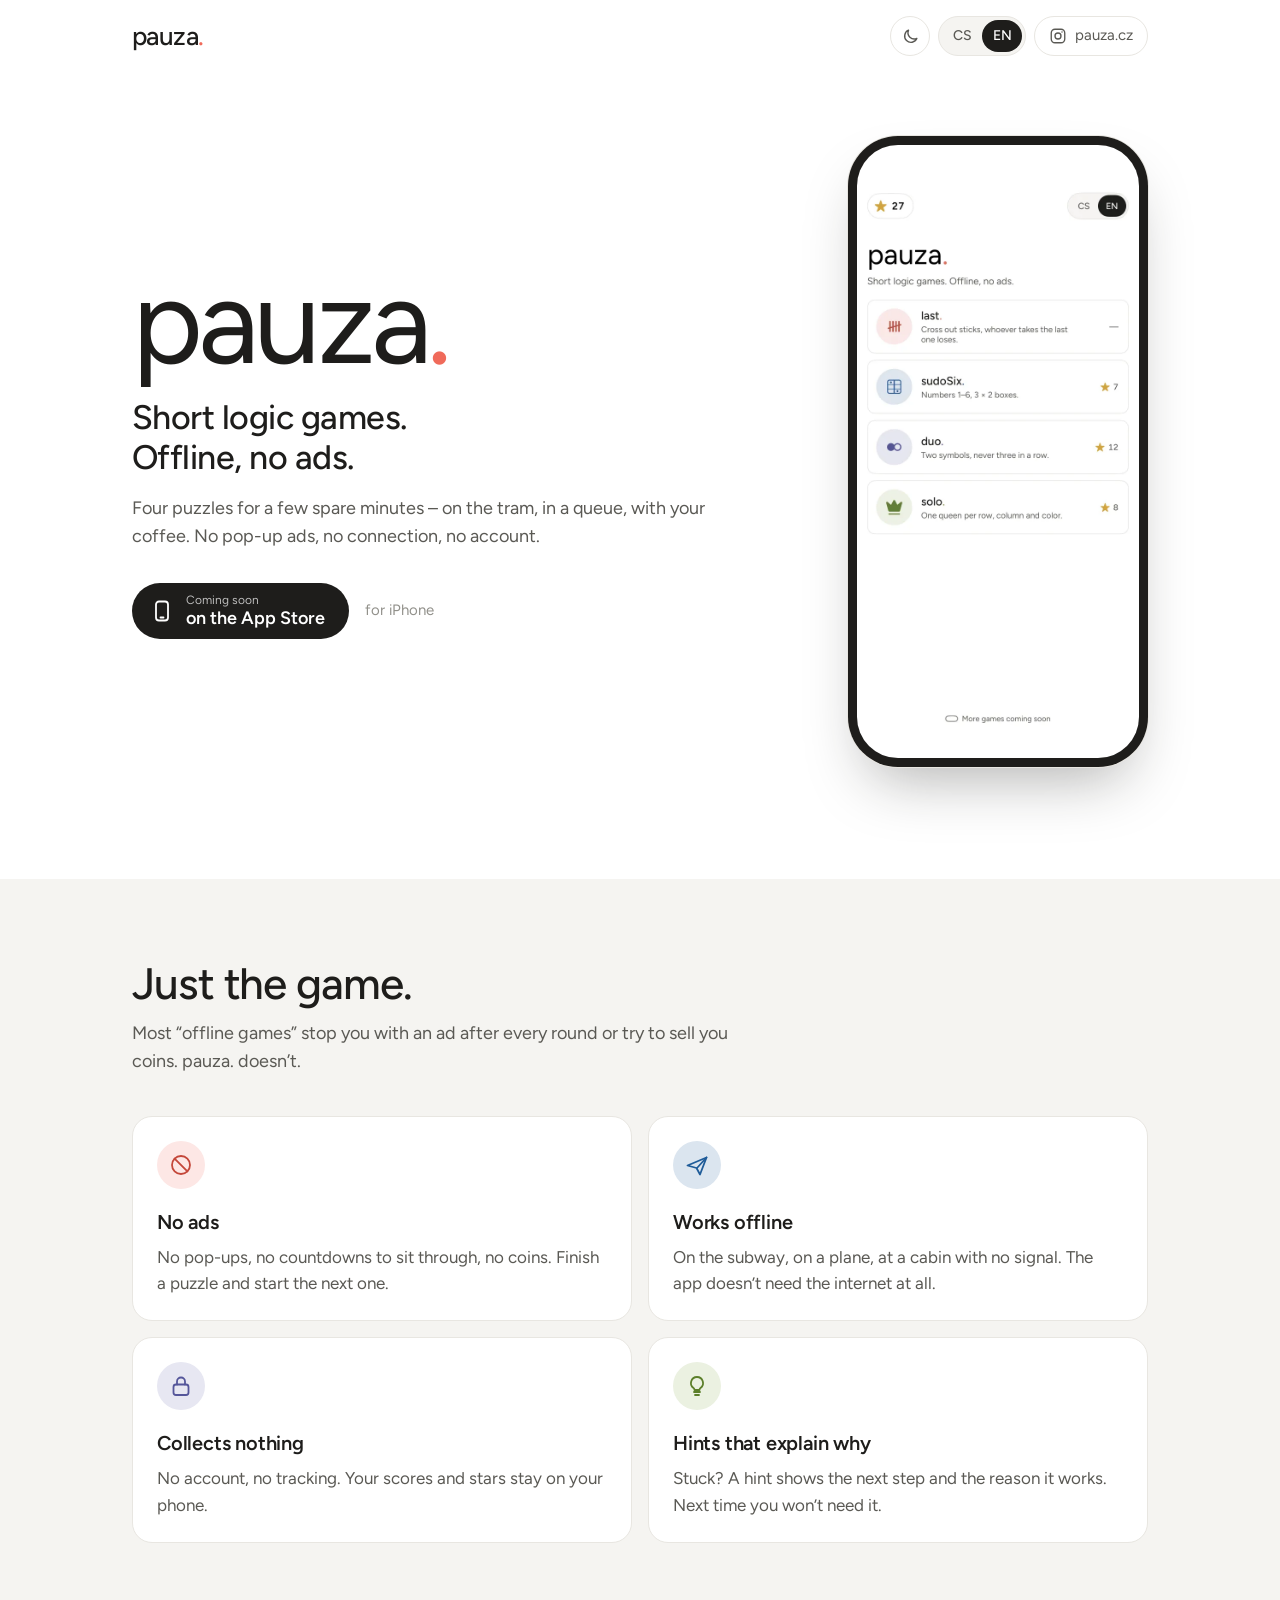
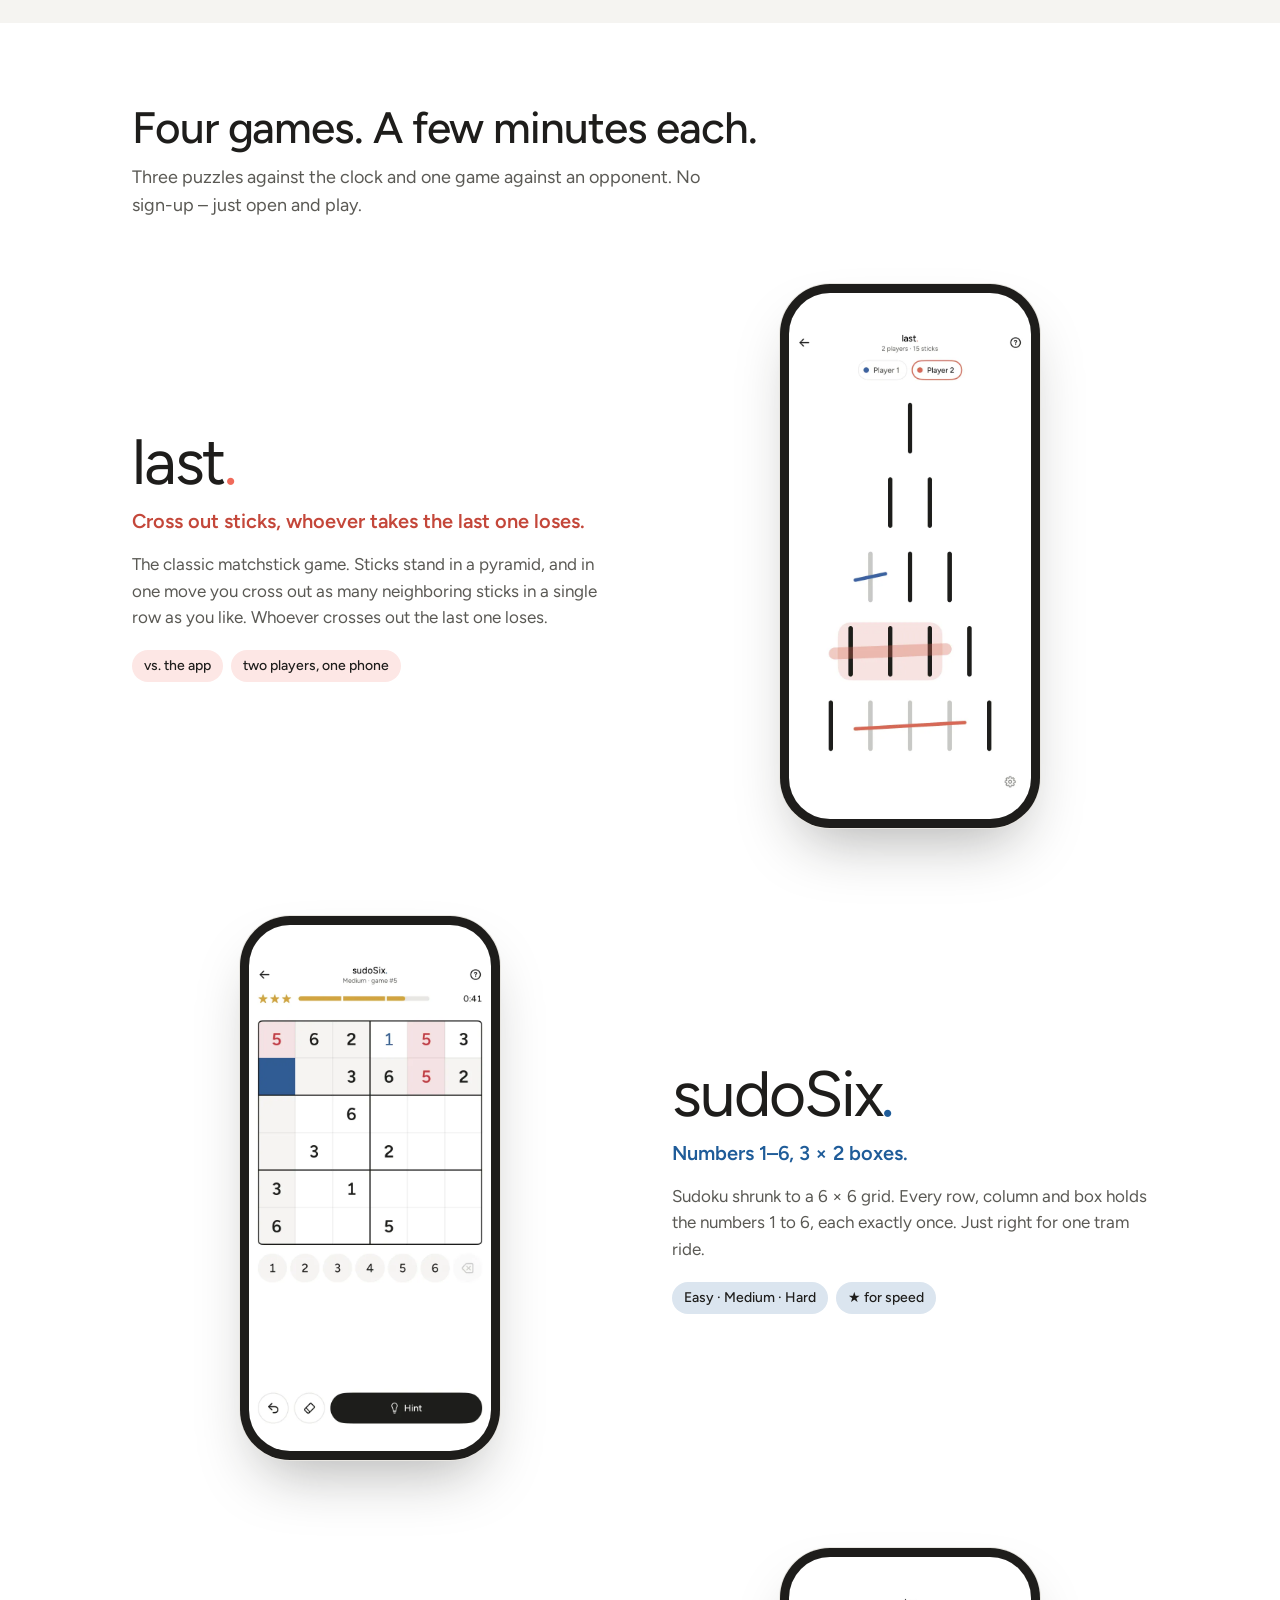
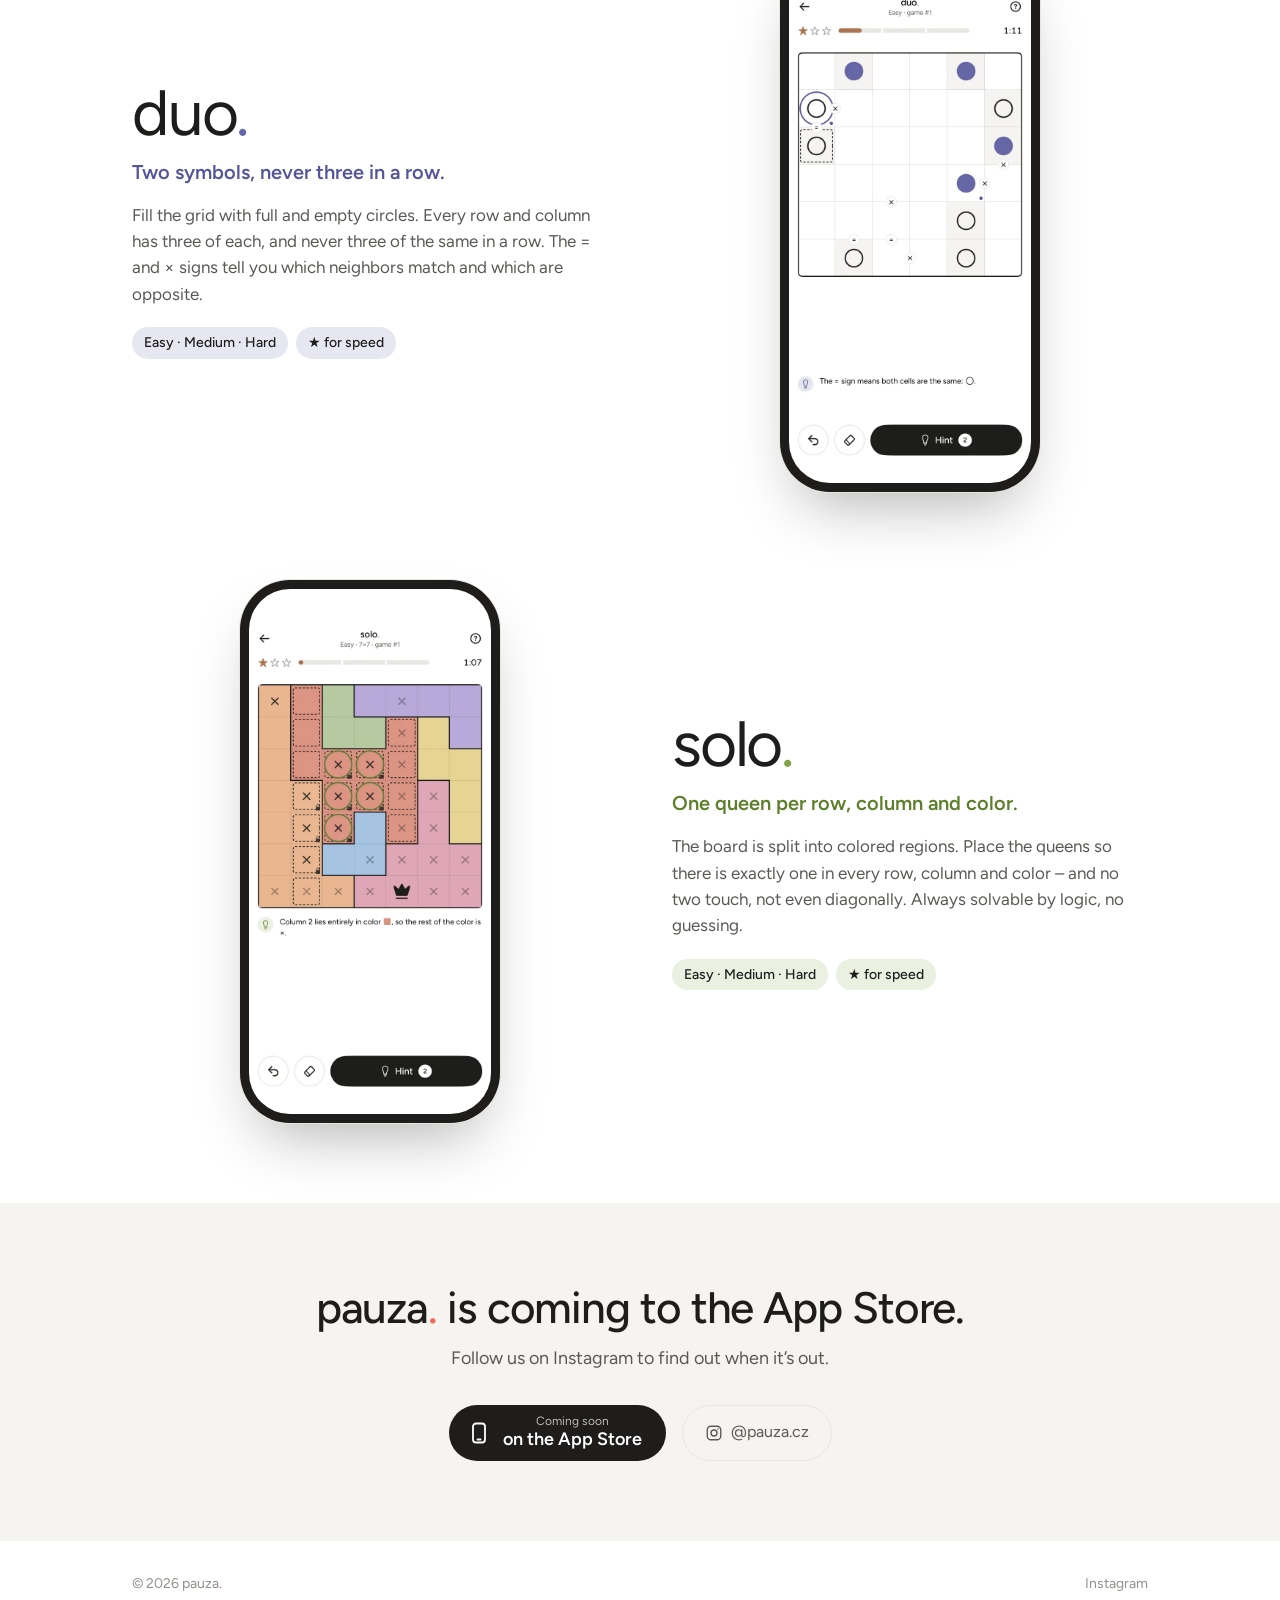
==== index.html @ debbf677 "Aktualizace webu (2026-10-19) Co-Authored-By: Claude Opus 5.5 <noreply@anthropic.com>" ====
<!doctype html>
<html lang="cs">
<head>
  <meta charset="utf-8">
  <meta name="viewport" content="width=device-width, initial-scale=1, viewport-fit=cover">
  <title data-en="pauza. – short logic games, offline and ad-free">pauza. – krátké logické hry offline a bez reklam</title>
  <!-- jazyk a režim ještě před vykreslením (bez probliknutí): uložená volba, jinak jazyk prohlížeče a systémový režim -->
  <script>
    (function () {
      var d = document.documentElement, theme = null, lang = null;
      try { theme = localStorage.getItem('pauza.theme'); lang = localStorage.getItem('pauza.lang'); } catch (e) {}
      if (theme === 'light' || theme === 'dark') d.setAttribute('data-theme', theme);
      if (lang !== 'cs' && lang !== 'en') {
        lang = 'en';
        var prefs = navigator.languages || [navigator.language || ''];
        for (var i = 0; i < prefs.length; i++) {
          if (/^(cs|sk)\b/i.test(prefs[i])) { lang = 'cs'; break; }
          if (/^en\b/i.test(prefs[i])) break;
        }
      }
      d.lang = lang;
    })();
  </script>
  <meta name="description" content="Čtyři krátké logické hry pro iPhone. Fungují offline, nemají reklamy a nic o tobě nesbírají. Brzy v App Storu.">
  <meta name="color-scheme" content="light dark">
  <meta name="theme-color" content="#ffffff" media="(prefers-color-scheme: light)" data-scheme="light">
  <meta name="theme-color" content="#121211" media="(prefers-color-scheme: dark)" data-scheme="dark">
  <link rel="canonical" href="https://pauzadot.cz/">
  <link rel="icon" type="image/png" href="img/favicon-64.png">
  <link rel="apple-touch-icon" href="apple-touch-icon.png">
  <link rel="preload" href="fonts/figtree-latin-wght-normal.woff2" as="font" type="font/woff2" crossorigin>
  <link rel="stylesheet" href="style.css">
  <script src="site.js" defer></script>

  <meta property="og:type" content="website">
  <meta property="og:url" content="https://pauzadot.cz/">
  <meta property="og:title" content="pauza. – krátké logické hry offline a bez reklam">
  <meta property="og:description" content="Čtyři krátké logické hry pro iPhone. Offline, bez reklam, nic nesbírají. Brzy v App Storu.">
  <meta property="og:image" content="https://pauzadot.cz/img/og.png">
  <meta property="og:image:width" content="1200">
  <meta property="og:image:height" content="630">
  <meta property="og:locale" content="cs_CZ">
  <meta property="og:locale:alternate" content="en_US">
  <meta name="twitter:card" content="summary_large_image">
</head>
<body>

<!-- Texty jsou v obou jazycích vedle sebe: lang="cs" / lang="en", zobrazí se jen ten podle <html lang>.
     Screeny: img/cs/… a img/en/…, tmavé varianty přes <source data-scheme="dark">; přepíná site.js. -->

<header class="wrap top">
  <a class="logo" href="./">pauza<span class="dot">.</span></a>
  <div class="controls">
    <button class="icon-btn theme" type="button">
      <svg class="moon" viewBox="0 0 24 24" fill="none" stroke="currentColor" stroke-width="1.8" stroke-linecap="round" stroke-linejoin="round" aria-hidden="true"><path d="M20 14.5A8 8 0 0 1 9.5 4a8 8 0 1 0 10.5 10.5z"/></svg>
      <svg class="sun" viewBox="0 0 24 24" fill="none" stroke="currentColor" stroke-width="1.8" stroke-linecap="round" aria-hidden="true"><circle cx="12" cy="12" r="4"/><path d="M12 2.5v2M12 19.5v2M2.5 12h2M19.5 12h2M5.3 5.3l1.4 1.4M17.3 17.3l1.4 1.4M5.3 18.7l1.4-1.4M17.3 6.7l1.4-1.4"/></svg>
      <span class="vh" lang="cs">Přepnout světlý a tmavý režim</span><span class="vh" lang="en">Switch light and dark mode</span>
    </button>
    <div class="seg" role="group" aria-label="Jazyk / Language">
      <button type="button" data-set-lang="cs">CS</button>
      <button type="button" data-set-lang="en">EN</button>
    </div>
    <a class="ig" href="https://www.instagram.com/pauza.cz/" rel="me noopener" target="_blank">
      <svg viewBox="0 0 24 24" fill="none" stroke="currentColor" stroke-width="1.8" aria-hidden="true"><rect x="3" y="3" width="18" height="18" rx="5"/><circle cx="12" cy="12" r="4"/><circle cx="17.3" cy="6.7" r="1" fill="currentColor" stroke="none"/></svg>
      <span class="label">pauza.cz</span><span class="vh">Instagram</span>
    </a>
  </div>
</header>

<main>
  <section class="wrap hero">
    <div>
      <h1>pauza<span class="dot">.</span></h1>
      <p class="claim" lang="cs">Krátké logické hry.<br>Offline a bez reklam.</p>
      <p class="claim" lang="en">Short logic games.<br>Offline, no ads.</p>
      <p class="lead" lang="cs">Čtyři hádanky na pár minut – do tramvaje, do fronty, ke kafi. Bez vyskakovacích reklam, bez připojení, bez účtu.</p>
      <p class="lead" lang="en">Four puzzles for a few spare minutes – on the tram, in a queue, with your coffee. No pop-up ads, no connection, no account.</p>
      <div class="cta">
        <a class="store" aria-disabled="true" role="link">
          <svg viewBox="0 0 24 24" fill="none" stroke="currentColor" stroke-width="1.8" stroke-linecap="round" aria-hidden="true"><rect x="6" y="2.5" width="12" height="19" rx="3"/><path d="M10.5 18.5h3"/></svg>
          <span lang="cs"><small>Již brzy</small><strong>v App Storu</strong></span>
          <span lang="en"><small>Coming soon</small><strong>on the App Store</strong></span>
        </a>
        <span class="soon"><span lang="cs">pro iPhone</span><span lang="en">for iPhone</span></span>
      </div>
    </div>
    <div class="phone">
      <picture>
        <source srcset="img/cs/menu-dark.webp" media="(prefers-color-scheme: dark)" data-scheme="dark">
        <img src="img/cs/menu-light.webp" width="660" height="1434"
          alt="Menu appky pauza. se čtyřmi hrami: last., sudoSix., duo. a solo."
          data-alt-en="The pauza. app menu with four games: last., sudoSix., duo. and solo.">
      </picture>
    </div>
  </section>

  <section class="section soft">
    <div class="wrap">
      <h2 lang="cs">Hra a nic jiného.</h2>
      <h2 lang="en">Just the game.</h2>
      <p class="sub" lang="cs">Většina „offline her“ tě po každém kole zdrží reklamou nebo prodává žetony. pauza. ne.</p>
      <p class="sub" lang="en">Most “offline games” stop you with an ad after every round or try to sell you coins. pauza. doesn’t.</p>
      <div class="why">
        <article class="game-carky">
          <div class="ico"><svg viewBox="0 0 24 24" fill="none" stroke="currentColor" stroke-width="1.8" stroke-linecap="round" aria-hidden="true"><circle cx="12" cy="12" r="9"/><path d="M5.6 5.6l12.8 12.8"/></svg></div>
          <h3 lang="cs">Bez reklam</h3>
          <h3 lang="en">No ads</h3>
          <p lang="cs">Žádná vyskakovací okna, žádné čekání na odpočet, žádné žetony. Dohraješ a hraješ dál.</p>
          <p lang="en">No pop-ups, no countdowns to sit through, no coins. Finish a puzzle and start the next one.</p>
        </article>
        <article class="game-sudoku">
          <div class="ico"><svg viewBox="0 0 24 24" fill="none" stroke="currentColor" stroke-width="1.8" stroke-linecap="round" stroke-linejoin="round" aria-hidden="true"><path d="M2.5 12.5l19-8-6.5 17-3.5-6.5z"/><path d="M12 15l9.5-10.5"/></svg></div>
          <h3 lang="cs">Funguje offline</h3>
          <h3 lang="en">Works offline</h3>
          <p lang="cs">V metru, v letadle i na chatě bez signálu. Appka internet vůbec nepotřebuje.</p>
          <p lang="en">On the subway, on a plane, at a cabin with no signal. The app doesn’t need the internet at all.</p>
        </article>
        <article class="game-tango">
          <div class="ico"><svg viewBox="0 0 24 24" fill="none" stroke="currentColor" stroke-width="1.8" stroke-linecap="round" aria-hidden="true"><rect x="4.5" y="10.5" width="15" height="10.5" rx="2.5"/><path d="M8 10.5V7.5a4 4 0 0 1 8 0v3"/></svg></div>
          <h3 lang="cs">Nic o tobě nesbírá</h3>
          <h3 lang="en">Collects nothing</h3>
          <p lang="cs">Žádný účet, žádné sledování. Skóre i hvězdičky zůstávají jen v tvém telefonu.</p>
          <p lang="en">No account, no tracking. Your scores and stars stay on your phone.</p>
        </article>
        <article class="game-queens">
          <div class="ico"><svg viewBox="0 0 24 24" fill="none" stroke="currentColor" stroke-width="1.8" stroke-linecap="round" stroke-linejoin="round" aria-hidden="true"><path d="M9 18h6M10 21h4"/><path d="M12 3a6 6 0 0 0-3.5 10.9c.6.5 1 1.2 1 2.1h5c0-.9.4-1.6 1-2.1A6 6 0 0 0 12 3z"/></svg></div>
          <h3 lang="cs">Nápověda, která vysvětlí proč</h3>
          <h3 lang="en">Hints that explain why</h3>
          <p lang="cs">Když se zasekneš, ukáže další krok i důvod, proč platí. Příště na to přijdeš bez ní.</p>
          <p lang="en">Stuck? A hint shows the next step and the reason it works. Next time you won’t need it.</p>
        </article>
      </div>
    </div>
  </section>

  <section class="section">
    <div class="wrap">
      <h2 lang="cs">Čtyři hry. Každá na pár minut.</h2>
      <h2 lang="en">Four games. A few minutes each.</h2>
      <p class="sub" lang="cs">Tři hádanky na čas a jedna hra proti soupeři. Bez registrace, rovnou po spuštění.</p>
      <p class="sub" lang="en">Three puzzles against the clock and one game against an opponent. No sign-up – just open and play.</p>

      <div class="games">
        <article class="game game-carky">
          <div>
            <h3>last<span class="dot">.</span></h3>
            <p class="tag" lang="cs">Škrtej čárky, poslední prohrává.</p>
            <p class="tag" lang="en">Cross out sticks, whoever takes the last one loses.</p>
            <p class="text" lang="cs">Stará známá hra se zápalkami. Čárky stojí v pyramidě a jedním tahem přeškrtneš libovolný počet čárek vedle sebe v jednom řádku. Kdo škrtne poslední, prohrál.</p>
            <p class="text" lang="en">The classic matchstick game. Sticks stand in a pyramid, and in one move you cross out as many neighboring sticks in a single row as you like. Whoever crosses out the last one loses.</p>
            <ul class="chips" lang="cs"><li>proti appce</li><li>ve dvou na jednom telefonu</li></ul>
            <ul class="chips" lang="en"><li>vs. the app</li><li>two players, one phone</li></ul>
          </div>
          <div class="phone small">
            <picture>
              <source srcset="img/cs/last-dark.webp" media="(prefers-color-scheme: dark)" data-scheme="dark">
              <img src="img/cs/last-light.webp" width="660" height="1434" loading="lazy"
                alt="Hra last.: pyramida čárek, část už přeškrtnutá"
                data-alt-en="last.: a pyramid of sticks, some already crossed out">
            </picture>
          </div>
        </article>

        <article class="game game-sudoku">
          <div>
            <h3>sudoSix<span class="dot">.</span></h3>
            <p class="tag" lang="cs">Čísla 1–6, bloky 3 × 2.</p>
            <p class="tag" lang="en">Numbers 1–6, 3 × 2 boxes.</p>
            <p class="text" lang="cs">Sudoku zmenšené na mřížku 6 × 6. Do každého řádku, sloupce i bloku patří čísla 1 až 6, každé jednou. Akorát na jednu cestu tramvají.</p>
            <p class="text" lang="en">Sudoku shrunk to a 6 × 6 grid. Every row, column and box holds the numbers 1 to 6, each exactly once. Just right for one tram ride.</p>
            <ul class="chips" lang="cs"><li>Easy · Medium · Hard</li><li>★ za rychlost</li></ul>
            <ul class="chips" lang="en"><li>Easy · Medium · Hard</li><li>★ for speed</li></ul>
          </div>
          <div class="phone small">
            <picture>
              <source srcset="img/cs/sudosix-dark.webp" media="(prefers-color-scheme: dark)" data-scheme="dark">
              <img src="img/cs/sudosix-light.webp" width="660" height="1434" loading="lazy"
                alt="Hra sudoSix.: rozehraná mřížka 6 × 6 s číselnou klávesnicí"
                data-alt-en="sudoSix.: a 6 × 6 grid in progress with the number pad">
            </picture>
          </div>
        </article>

        <article class="game game-tango">
          <div>
            <h3>duo<span class="dot">.</span></h3>
            <p class="tag" lang="cs">Dva symboly, žádné tři za sebou.</p>
            <p class="tag" lang="en">Two symbols, never three in a row.</p>
            <p class="text" lang="cs">Vyplň mřížku plnými a prázdnými kolečky. V každém řádku i sloupci jsou tři od každého a nikde tři stejné za sebou. Značky = a × prozradí, která sousední políčka jsou stejná a která opačná.</p>
            <p class="text" lang="en">Fill the grid with full and empty circles. Every row and column has three of each, and never three of the same in a row. The = and × signs tell you which neighbors match and which are opposite.</p>
            <ul class="chips" lang="cs"><li>Easy · Medium · Hard</li><li>★ za rychlost</li></ul>
            <ul class="chips" lang="en"><li>Easy · Medium · Hard</li><li>★ for speed</li></ul>
          </div>
          <div class="phone small">
            <picture>
              <source srcset="img/cs/duo-dark.webp" media="(prefers-color-scheme: dark)" data-scheme="dark">
              <img src="img/cs/duo-light.webp" width="660" height="1434" loading="lazy"
                alt="Hra duo.: mřížka s plnými a prázdnými kolečky a značkami = a ×"
                data-alt-en="duo.: a grid of full and empty circles with = and × signs">
            </picture>
          </div>
        </article>

        <article class="game game-queens">
          <div>
            <h3>solo<span class="dot">.</span></h3>
            <p class="tag" lang="cs">Jedna královna v řádku, sloupci a barvě.</p>
            <p class="tag" lang="en">One queen per row, column and color.</p>
            <p class="text" lang="cs">Plocha je rozdělená na barevné oblasti. Rozmísti královny tak, aby byla právě jedna v každém řádku, sloupci i barvě – a žádné dvě se nedotýkaly, ani rohem. Vždy se to dá vyřešit logikou, bez hádání.</p>
            <p class="text" lang="en">The board is split into colored regions. Place the queens so there is exactly one in every row, column and color – and no two touch, not even diagonally. Always solvable by logic, no guessing.</p>
            <ul class="chips" lang="cs"><li>Easy · Medium · Hard</li><li>★ za rychlost</li></ul>
            <ul class="chips" lang="en"><li>Easy · Medium · Hard</li><li>★ for speed</li></ul>
          </div>
          <div class="phone small">
            <picture>
              <source srcset="img/cs/solo-dark.webp" media="(prefers-color-scheme: dark)" data-scheme="dark">
              <img src="img/cs/solo-light.webp" width="660" height="1434" loading="lazy"
                alt="Hra solo.: barevné oblasti, královna a nápověda vysvětlující další krok"
                data-alt-en="solo.: colored regions, a queen and a hint explaining the next step">
            </picture>
          </div>
        </article>
      </div>
    </div>
  </section>

  <section class="section soft end">
    <div class="wrap">
      <h2 lang="cs">pauza<span class="dot">.</span> míří do App Storu.</h2>
      <h2 lang="en">pauza<span class="dot">.</span> is coming to the App Store.</h2>
      <p class="sub" lang="cs">Sleduj nás na Instagramu a dozvíš se, až vyjde.</p>
      <p class="sub" lang="en">Follow us on Instagram to find out when it’s out.</p>
      <div class="cta">
        <a class="store" aria-disabled="true" role="link">
          <svg viewBox="0 0 24 24" fill="none" stroke="currentColor" stroke-width="1.8" stroke-linecap="round" aria-hidden="true"><rect x="6" y="2.5" width="12" height="19" rx="3"/><path d="M10.5 18.5h3"/></svg>
          <span lang="cs"><small>Již brzy</small><strong>v App Storu</strong></span>
          <span lang="en"><small>Coming soon</small><strong>on the App Store</strong></span>
        </a>
        <a class="ig" href="https://www.instagram.com/pauza.cz/" rel="me noopener" target="_blank">
          <svg viewBox="0 0 24 24" fill="none" stroke="currentColor" stroke-width="1.8" aria-hidden="true"><rect x="3" y="3" width="18" height="18" rx="5"/><circle cx="12" cy="12" r="4"/><circle cx="17.3" cy="6.7" r="1" fill="currentColor" stroke="none"/></svg>
          @pauza.cz
        </a>
      </div>
    </div>
  </section>
</main>

<footer class="wrap foot">
  <span>© 2026 pauza<span class="dot">.</span></span>
  <a href="https://www.instagram.com/pauza.cz/" rel="noopener" target="_blank">Instagram</a>
</footer>

</body>
</html>
---- style.css ----
/* Web pauzadot.cz – statická stránka bez sestavování (GitHub Pages).
   Barvy a rozměry z design/tokens.json přes `npm run tokens`, stejně jako appka. */

@font-face {
  font-family: 'Figtree';
  font-style: normal;
  font-display: swap;
  font-weight: 300 900;
  src: url('fonts/figtree-latin-ext-wght-normal.woff2') format('woff2-variations');
  unicode-range: U+0100-02BA, U+02BD-02C5, U+02C7-02CC, U+02CE-02D7, U+02DD-02FF, U+0304, U+0308, U+0329,
    U+1D00-1DBF, U+1E00-1E9F, U+1EF2-1EFF, U+2020, U+20A0-20AB, U+20AD-20C0, U+2113, U+2C60-2C7F, U+A720-A7FF;
}
@font-face {
  font-family: 'Figtree';
  font-style: normal;
  font-display: swap;
  font-weight: 300 900;
  src: url('fonts/figtree-latin-wght-normal.woff2') format('woff2-variations');
  unicode-range: U+0000-00FF, U+0131, U+0152-0153, U+02BB-02BC, U+02C6, U+02DA, U+02DC, U+0304, U+0308, U+0329,
    U+2000-206F, U+20AC, U+2122, U+2191, U+2193, U+2212, U+2215, U+FEFF, U+FFFD;
}

/* tokens:begin – generuje `npm run tokens` z design/tokens.json, neupravovat ručně */
:root {
  --bg: #ffffff;
  --bg-soft: #f5f4f1;
  --bg-card: #ffffff;
  --fg: #1e1d1b;
  --fg-muted: #5a5954;
  --fg-subtle: #92918b;
  --border: #e8e6e1;
  --border-strong: var(--fg);
  --edge: #1e1d1b; /* obrys hrací plochy a hranice oblastí */
  --hair: rgba(30, 29, 27, 0.12); /* jemné čáry uvnitř plochy */
  --scrim: rgba(20, 20, 18, 0.42);

  --player-1: #2f64a8;
  --player-2: #e8604c;
  --bad: #d62839;
  --star-gold: #d9a21b;
  --star-silver: #8f959e;
  --star-bronze: #b4714a;

  /* barvy her (accent = plocha/ikona, ink = text a čáry v barvě hry) */
  --game-carky: #f06a5a;
  --game-carky-ink: #c4473a;
  --game-sudoku: #1f5c99;
  --game-sudoku-ink: #1f5c99;
  --game-tango: #6667ab;
  --game-tango-ink: #55569a;
  --game-queens: #7fa544;
  --game-queens-ink: #5c7f2a;

  /* paleta oblastí Queens – světlá tlumená, tmavá hluboká (ve tmě nesvítí) */
  --q0: #f2b48a;
  --q1: #e9a3b8;
  --q2: #e8d38a;
  --q3: #afcb9c;
  --q4: #9ec4e6;
  --q5: #bba8dc;
  --q6: #e8907f;
  --q7: #8acdc0;
  --q8: #d6c3a5;
  --q9: #b7becb;
  --q-ink: #1e1d1b;

  --r-sm: 8px;
  --r-md: 12px;
  --r-capsule: 999px;
  --dur-fast: 120ms;
  --dur-base: 200ms;
}

@media (prefers-color-scheme: dark) {
  :root:not([data-theme='light']) {
    --bg: #121211;
    --bg-soft: #1b1b19;
    --bg-card: #222220;
    --fg: #f5f4f0;
    --fg-muted: #b5b3ac;
    --fg-subtle: #75736d;
    --border: #2d2c29;
    --edge: rgba(255, 255, 255, 0.88);
    --hair: rgba(255, 255, 255, 0.1);
    --scrim: rgba(0, 0, 0, 0.62);

    --player-1: #7ea6de;
    --player-2: #ff8c7e;
    --bad: #ff5a6a;
    --star-gold: #f2be4a;
    --star-silver: #b7bcc5;
    --star-bronze: #d6936a;

    --game-carky: #ff8c7e;
    --game-carky-ink: #ff8c7e;
    --game-sudoku: #6fa3db;
    --game-sudoku-ink: #8db7e6;
    --game-tango: #a3a4e3;
    --game-tango-ink: #a3a4e3;
    --game-queens: #a6cc6a;
    --game-queens-ink: #a6cc6a;

    --q0: #7c4a2d;
    --q1: #73394f;
    --q2: #6e5b1f;
    --q3: #3f5c35;
    --q4: #2c4d6e;
    --q5: #4d3f72;
    --q6: #7d3a33;
    --q7: #22574f;
    --q8: #5c4f3d;
    --q9: #454c5b;
    --q-ink: #ffffff;
  }
}

:root[data-theme='dark'] {
  --bg: #121211;
  --bg-soft: #1b1b19;
  --bg-card: #222220;
  --fg: #f5f4f0;
  --fg-muted: #b5b3ac;
  --fg-subtle: #75736d;
  --border: #2d2c29;
  --edge: rgba(255, 255, 255, 0.88);
  --hair: rgba(255, 255, 255, 0.1);
  --scrim: rgba(0, 0, 0, 0.62);

  --player-1: #7ea6de;
  --player-2: #ff8c7e;
  --bad: #ff5a6a;
  --star-gold: #f2be4a;
  --star-silver: #b7bcc5;
  --star-bronze: #d6936a;

  --game-carky: #ff8c7e;
  --game-carky-ink: #ff8c7e;
  --game-sudoku: #6fa3db;
  --game-sudoku-ink: #8db7e6;
  --game-tango: #a3a4e3;
  --game-tango-ink: #a3a4e3;
  --game-queens: #a6cc6a;
  --game-queens-ink: #a6cc6a;

  --q0: #7c4a2d;
  --q1: #73394f;
  --q2: #6e5b1f;
  --q3: #3f5c35;
  --q4: #2c4d6e;
  --q5: #4d3f72;
  --q6: #7d3a33;
  --q7: #22574f;
  --q8: #5c4f3d;
  --q9: #454c5b;
  --q-ink: #ffffff;
}
/* tokens:end */

/* režim: podle systému, ruční volba přes data-theme na <html> (site.js) */
:root {
  color-scheme: light;
  --frame: #1e1d1b; /* rám telefonu kolem screenu */
  --frame-shadow: 0 0 0 1px var(--border), 0 30px 60px -20px rgba(30, 29, 27, 0.35);
}
@media (prefers-color-scheme: dark) {
  :root:not([data-theme='light']) {
    color-scheme: dark;
    --frame: #2d2c29;
    --frame-shadow: 0 30px 60px -20px rgba(0, 0, 0, 0.7);
  }
}
:root[data-theme='dark'] {
  color-scheme: dark;
  --frame: #2d2c29;
  --frame-shadow: 0 30px 60px -20px rgba(0, 0, 0, 0.7);
}

/* jazyk: texty jsou v obou jazycích, zobrazí se ten podle <html lang> */
html[lang='cs'] [lang='en'],
html[lang='en'] [lang='cs'] {
  display: none !important;
}

/* barva hry přes třídu, stejně jako v appce */
.game-carky { --accent: var(--game-carky); --accent-ink: var(--game-carky-ink); }
.game-sudoku { --accent: var(--game-sudoku); --accent-ink: var(--game-sudoku-ink); }
.game-tango { --accent: var(--game-tango); --accent-ink: var(--game-tango-ink); }
.game-queens { --accent: var(--game-queens); --accent-ink: var(--game-queens-ink); }

* { box-sizing: border-box; }

html {
  -webkit-text-size-adjust: 100%;
  scroll-behavior: smooth;
}

body {
  margin: 0;
  background: var(--bg);
  color: var(--fg);
  font: 400 17px/1.55 'Figtree', system-ui, sans-serif;
  -webkit-font-smoothing: antialiased;
}

h1, h2, h3, p { margin: 0; }

a { color: inherit; }

img { display: block; max-width: 100%; height: auto; }

.wrap {
  width: 100%;
  max-width: 1080px;
  margin: 0 auto;
  padding: 0 16px;
}
@media (min-width: 640px) {
  .wrap { padding: 0 32px; }
}

/* tečka značky: „pauza.“, „last.“ … */
.dot { color: var(--accent, var(--game-carky)); }

/* ---------- lišta ---------- */
.top {
  display: flex;
  align-items: center;
  justify-content: space-between;
  height: 72px;
}
.logo {
  font-size: 26px;
  font-weight: 500;
  letter-spacing: -0.02em;
  text-decoration: none;
}
.ig {
  display: inline-flex;
  align-items: center;
  gap: 8px;
  height: 40px;
  padding: 0 14px;
  border: 1px solid var(--border);
  border-radius: var(--r-capsule);
  color: var(--fg-muted);
  font-size: 15px;
  text-decoration: none;
  transition: border-color var(--dur-base), color var(--dur-base);
}
.ig:hover { border-color: var(--fg); color: var(--fg); }
.ig svg { width: 18px; height: 18px; }

.controls {
  display: flex;
  align-items: center;
  gap: 8px;
}
/* v liště jen ikona Instagramu, text od tabletu výš */
.top .ig { width: 40px; padding: 0; justify-content: center; }
.top .ig .label { display: none; }
@media (min-width: 640px) {
  .top .ig { width: auto; padding: 0 14px; }
  .top .ig .label { display: inline; }
}

.vh {
  position: absolute;
  width: 1px;
  height: 1px;
  overflow: hidden;
  clip-path: inset(50%);
  white-space: nowrap;
}

button {
  font: inherit;
  color: inherit;
  cursor: pointer;
}

.icon-btn {
  display: grid;
  place-items: center;
  width: 40px;
  height: 40px;
  padding: 0;
  border: 1px solid var(--border);
  border-radius: 50%;
  background: none;
  color: var(--fg-muted);
  transition: border-color var(--dur-base), color var(--dur-base);
}
.icon-btn:hover { border-color: var(--fg); color: var(--fg); }
.icon-btn svg { width: 19px; height: 19px; }

/* ikona ukazuje, kam se přepne: ve světlém měsíc, v tmavém slunce */
.theme .sun { display: none; }
:root[data-theme='dark'] .theme .sun { display: block; }
:root[data-theme='dark'] .theme .moon { display: none; }
@media (prefers-color-scheme: dark) {
  :root:not([data-theme='light']) .theme .sun { display: block; }
  :root:not([data-theme='light']) .theme .moon { display: none; }
}

/* přepínač jazyka – jako v menu appky */
.seg {
  display: flex;
  height: 40px;
  padding: 3px;
  border: 1px solid var(--border);
  border-radius: var(--r-capsule);
  background: var(--bg-soft);
}
.seg button {
  min-width: 40px;
  padding: 0 10px;
  border: 0;
  border-radius: var(--r-capsule);
  background: none;
  color: var(--fg-muted);
  font-size: 14px;
  font-weight: 500;
  transition: background var(--dur-fast), color var(--dur-fast);
}
html[lang='cs'] .seg [data-set-lang='cs'],
html[lang='en'] .seg [data-set-lang='en'] {
  background: var(--fg);
  color: var(--bg);
}

:focus-visible {
  outline: 2px solid var(--fg);
  outline-offset: 2px;
}

/* ---------- úvod ---------- */
.hero {
  display: grid;
  gap: 48px;
  align-items: center;
  padding-block: 40px 72px;
}
@media (min-width: 860px) {
  .hero {
    grid-template-columns: 1fr auto;
    gap: 64px;
    padding-block: 64px 112px;
  }
}
.hero h1 {
  font-size: clamp(64px, 17vw, 120px);
  font-weight: 400;
  line-height: 0.95;
  letter-spacing: -0.04em;
}
.hero .claim {
  margin-top: 20px;
  font-size: clamp(24px, 5.6vw, 34px);
  font-weight: 500;
  line-height: 1.2;
  letter-spacing: -0.015em;
}
.hero .lead {
  max-width: 34em;
  margin-top: 16px;
  color: var(--fg-muted);
  font-size: 18px;
}
.cta {
  display: flex;
  flex-wrap: wrap;
  align-items: center;
  gap: 12px 16px;
  margin-top: 32px;
}

/* tlačítko obchodu – zatím „brzy“; po vydání nahradit oficiálním odznakem App Store */
.store {
  display: inline-flex;
  align-items: center;
  gap: 12px;
  min-height: 56px;
  padding: 8px 24px 8px 18px;
  border-radius: var(--r-capsule);
  background: var(--fg);
  color: var(--bg);
  text-decoration: none;
  line-height: 1.15;
}
.store[aria-disabled='true'] { cursor: default; }
.store svg { width: 24px; height: 24px; flex: none; }
.store small {
  display: block;
  font-size: 12px;
  opacity: 0.7;
}
.store strong {
  display: block;
  font-size: 18px;
  font-weight: 600;
}
.soon {
  color: var(--fg-subtle);
  font-size: 15px;
}

/* ---------- telefon se screenem ---------- */
.phone {
  width: min(300px, 74vw);
  margin: 0 auto;
  padding: 9px;
  border-radius: 50px;
  background: var(--frame);
  box-shadow: var(--frame-shadow);
}
.phone img {
  width: 100%;
  border-radius: 41px;
  background: var(--bg);
}
.phone.small { width: min(260px, 66vw); }

/* ---------- proč ---------- */
.section { padding: 80px 0; }
.section.soft { background: var(--bg-soft); }
.section h2 {
  max-width: 18em;
  font-size: clamp(30px, 6.4vw, 44px);
  font-weight: 500;
  line-height: 1.12;
  letter-spacing: -0.025em;
}
.section .sub {
  max-width: 34em;
  margin-top: 12px;
  color: var(--fg-muted);
  font-size: 18px;
}

.why {
  display: grid;
  gap: 16px;
  margin-top: 40px;
}
@media (min-width: 640px) {
  .why { grid-template-columns: 1fr 1fr; }
}
.why article {
  padding: 24px;
  border: 1px solid var(--border);
  border-radius: 20px;
  background: var(--bg-card);
}
.why .ico {
  display: grid;
  place-items: center;
  width: 48px;
  height: 48px;
  margin-bottom: 18px;
  border-radius: 50%;
  background: color-mix(in srgb, var(--accent) 16%, var(--bg));
  color: var(--accent-ink);
}
.why .ico svg { width: 24px; height: 24px; }
.why h3 {
  font-size: 20px;
  font-weight: 600;
  letter-spacing: -0.01em;
}
.why p {
  margin-top: 6px;
  color: var(--fg-muted);
}

/* ---------- hry ---------- */
.games {
  display: grid;
  gap: 88px;
  margin-top: 64px;
}
.game {
  display: grid;
  gap: 36px;
  align-items: center;
}
@media (min-width: 860px) {
  .game {
    grid-template-columns: 1fr 1fr;
    gap: 64px;
  }
  .game:nth-child(even) .phone { order: -1; }
}
.game h3 {
  font-size: clamp(44px, 11vw, 64px);
  font-weight: 400;
  line-height: 1;
  letter-spacing: -0.035em;
}
.game .tag {
  margin-top: 12px;
  color: var(--accent-ink);
  font-size: 20px;
  font-weight: 600;
}
.game p.text {
  max-width: 30em;
  margin-top: 14px;
  color: var(--fg-muted);
}
.chips {
  display: flex;
  flex-wrap: wrap;
  gap: 8px;
  margin: 20px 0 0;
  padding: 0;
  list-style: none;
}
.chips li {
  padding: 5px 12px;
  border-radius: var(--r-capsule);
  background: color-mix(in srgb, var(--accent) 16%, var(--bg));
  font-size: 14px;
  font-weight: 500;
}

/* ---------- závěr ---------- */
.end { text-align: center; }
.end h2 { margin: 0 auto; }
.end .sub { margin: 12px auto 0; }
.end .cta { justify-content: center; }
.end .ig { height: 56px; padding: 0 22px; font-size: 16px; }

.foot {
  display: flex;
  flex-wrap: wrap;
  justify-content: space-between;
  gap: 8px 24px;
  padding-block: 32px 48px;
  color: var(--fg-subtle);
  font-size: 14px;
}
.foot a { text-decoration: none; }
.foot a:hover { color: var(--fg); }

@media (prefers-reduced-motion: reduce) {
  html { scroll-behavior: auto; }
}
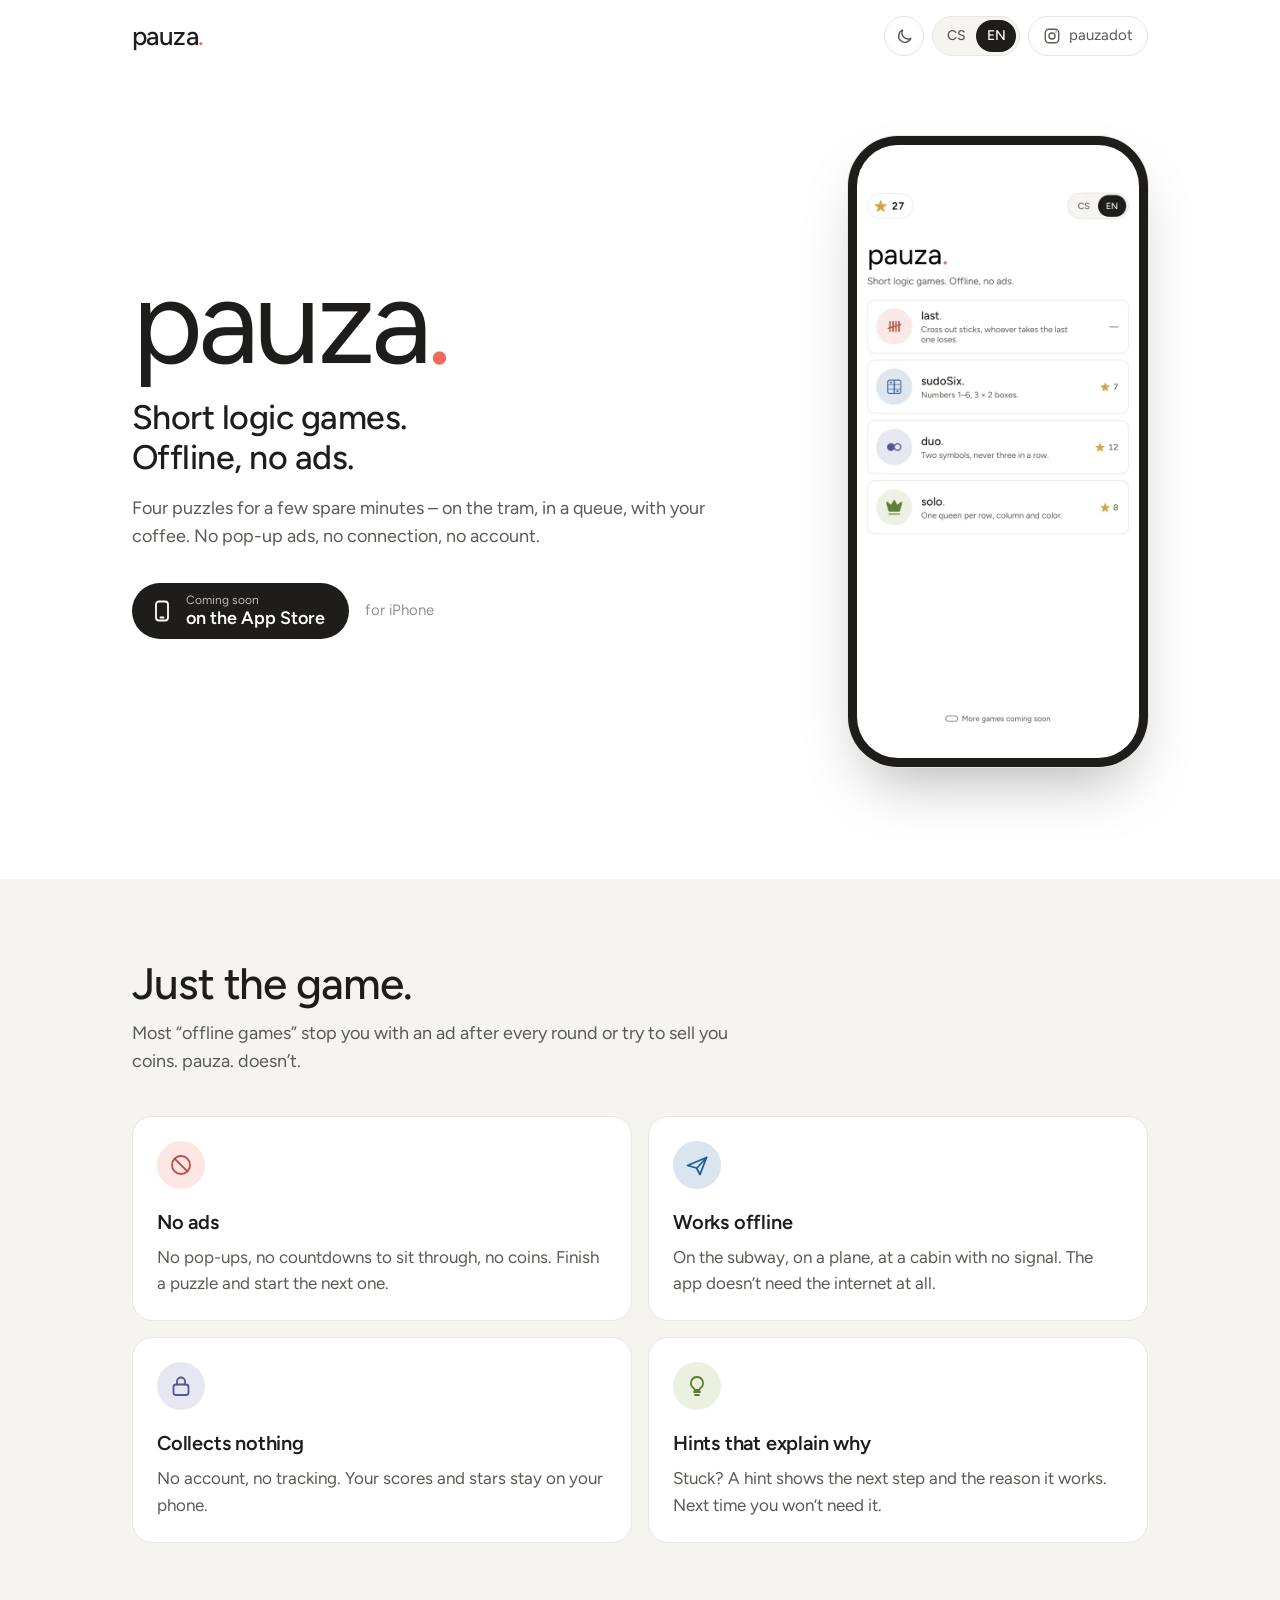
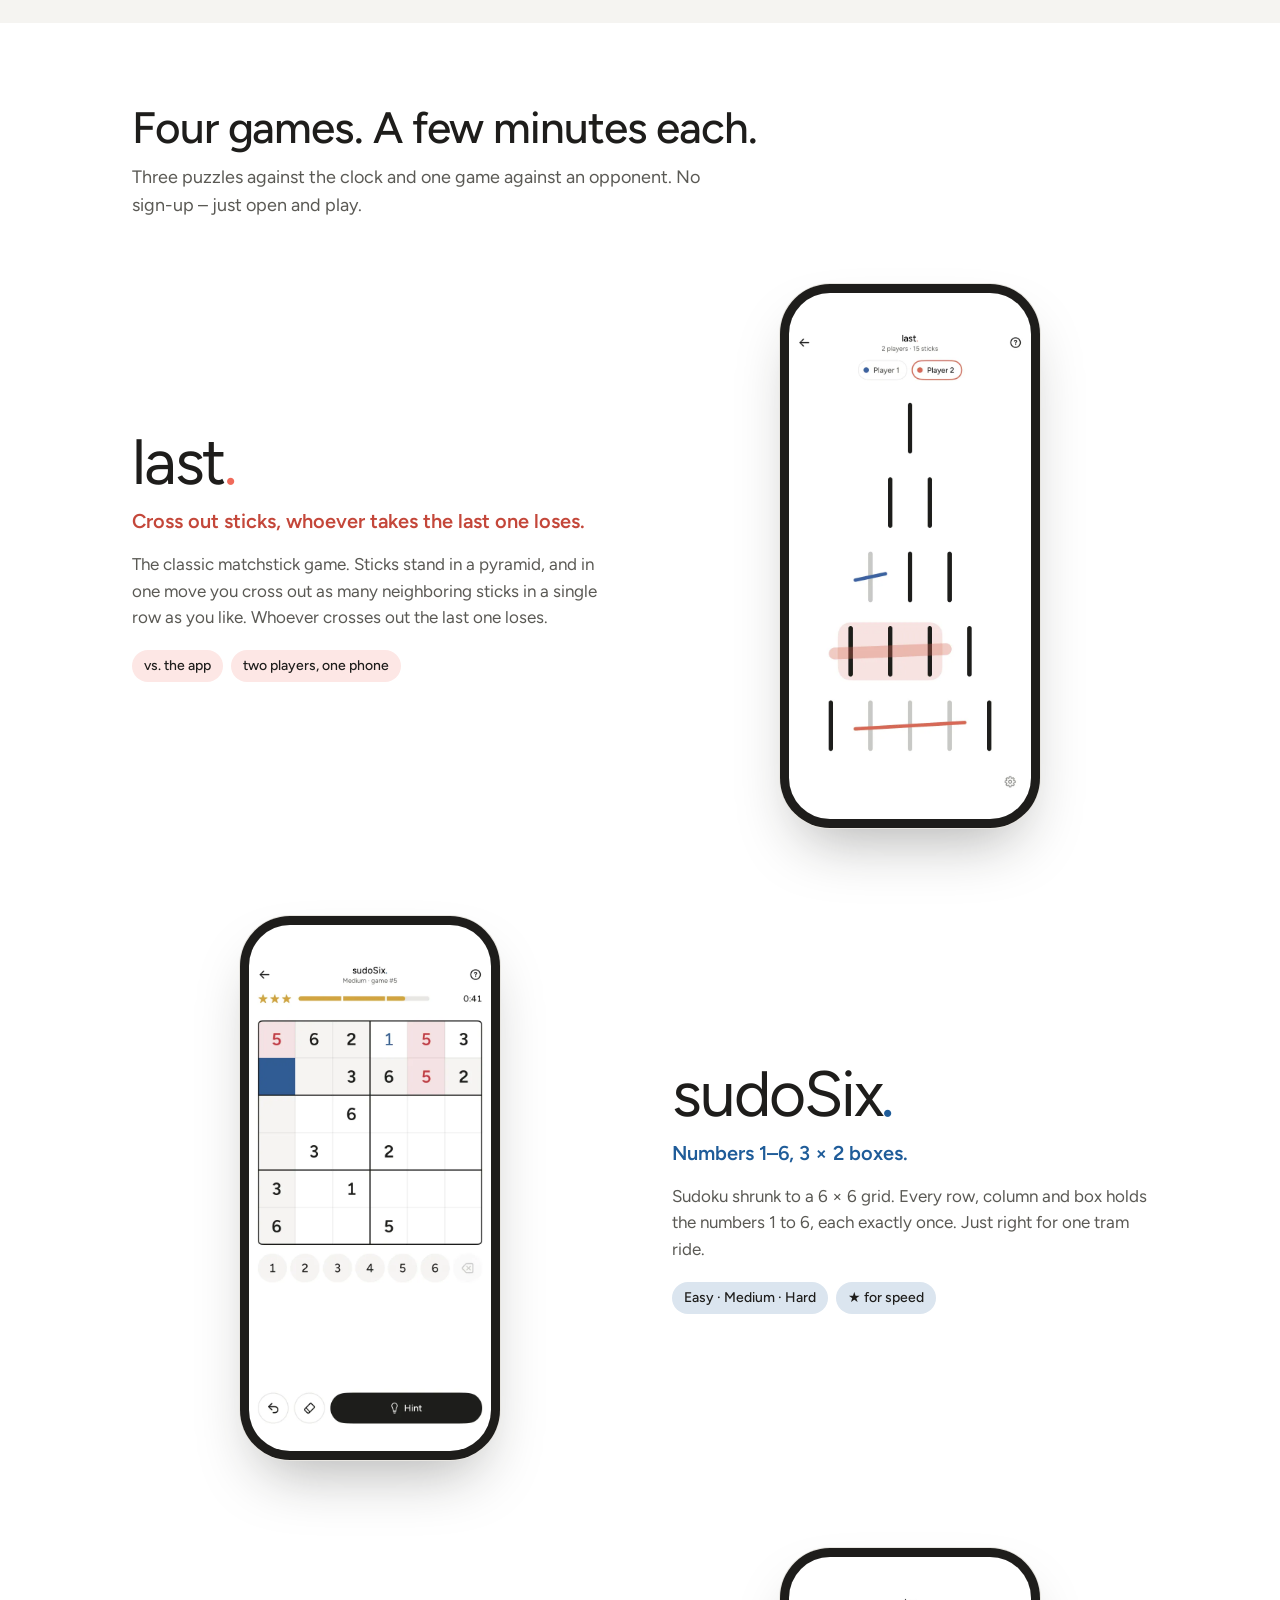
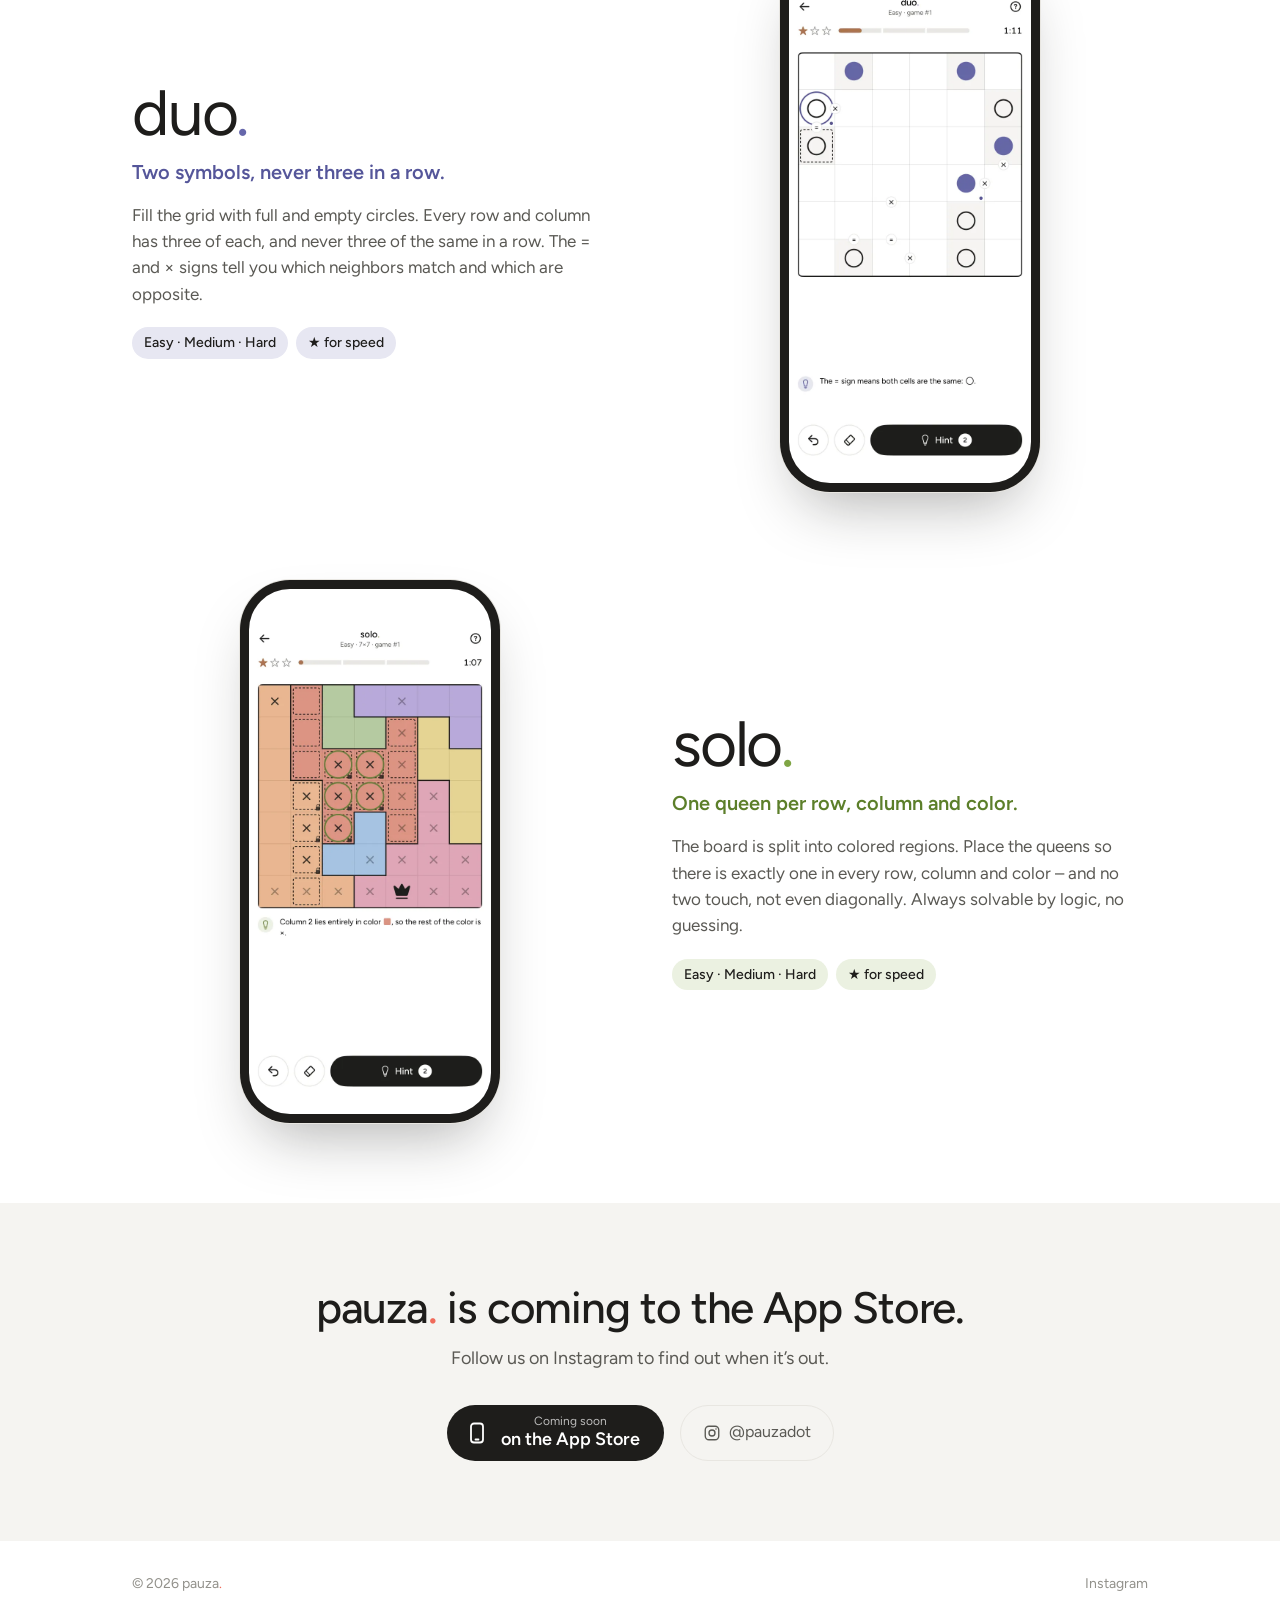
==== commit 513d58a7: "Aktualizace webu (2026-10-19) Co-Authored-By: Claude Opus 5.5 <noreply@anthropic.com>" ====
--- a/index.html
+++ b/index.html
@@ -3,13 +3,16 @@
 <head>
   <meta charset="utf-8">
   <meta name="viewport" content="width=device-width, initial-scale=1, viewport-fit=cover">
-  <title data-en="pauza. – short logic games, offline and ad-free">pauza. – krátké logické hry offline a bez reklam</title>
-  <!-- jazyk a režim ještě před vykreslením (bez probliknutí): uložená volba, jinak jazyk prohlížeče a systémový režim -->
+  <title>pauza. – krátké logické hry offline a bez reklam</title>
+  <!-- Ještě před vykreslením: režim podle uložené volby (jinak systém) a jazyk – při příchodu zvenku
+       přesměruje na verzi podle uložené volby, jinak podle jazyka prohlížeče. Vyhledávače se nepřesměrují. -->
   <script>
     (function () {
       var d = document.documentElement, theme = null, lang = null;
       try { theme = localStorage.getItem('pauza.theme'); lang = localStorage.getItem('pauza.lang'); } catch (e) {}
       if (theme === 'light' || theme === 'dark') d.setAttribute('data-theme', theme);
+      var inside = document.referrer.indexOf(location.origin + '/') === 0;
+      if (inside || /bot|crawl|spider|slurp|facebookexternalhit|preview|lighthouse/i.test(navigator.userAgent)) return;
       if (lang !== 'cs' && lang !== 'en') {
         lang = 'en';
         var prefs = navigator.languages || [navigator.language || ''];
@@ -18,7 +21,7 @@
           if (/^en\b/i.test(prefs[i])) break;
         }
       }
-      d.lang = lang;
+      if (lang !== d.lang) location.replace(lang === 'en' ? '/en/' : '/');
     })();
   </script>
   <meta name="description" content="Čtyři krátké logické hry pro iPhone. Fungují offline, nemají reklamy a nic o tobě nesbírají. Brzy v App Storu.">
@@ -26,43 +29,56 @@
   <meta name="theme-color" content="#ffffff" media="(prefers-color-scheme: light)" data-scheme="light">
   <meta name="theme-color" content="#121211" media="(prefers-color-scheme: dark)" data-scheme="dark">
   <link rel="canonical" href="https://pauzadot.cz/">
-  <link rel="icon" type="image/png" href="img/favicon-64.png">
-  <link rel="apple-touch-icon" href="apple-touch-icon.png">
-  <link rel="preload" href="fonts/figtree-latin-wght-normal.woff2" as="font" type="font/woff2" crossorigin>
-  <link rel="stylesheet" href="style.css">
-  <script src="site.js" defer></script>
+  <link rel="alternate" hreflang="cs" href="https://pauzadot.cz/">
+  <link rel="alternate" hreflang="en" href="https://pauzadot.cz/en/">
+  <link rel="alternate" hreflang="x-default" href="https://pauzadot.cz/en/">
+  <link rel="icon" href="/favicon.ico" sizes="32x32">
+  <link rel="icon" href="/img/icon-192.png" type="image/png" sizes="192x192">
+  <link rel="apple-touch-icon" href="/apple-touch-icon.png">
+  <link rel="preload" href="/fonts/figtree-latin-wght-normal.woff2" as="font" type="font/woff2" crossorigin>
+  <link rel="stylesheet" href="/style.css">
+  <script src="/site.js" defer></script>
 
   <meta property="og:type" content="website">
+  <meta property="og:site_name" content="pauza.">
   <meta property="og:url" content="https://pauzadot.cz/">
   <meta property="og:title" content="pauza. – krátké logické hry offline a bez reklam">
   <meta property="og:description" content="Čtyři krátké logické hry pro iPhone. Offline, bez reklam, nic nesbírají. Brzy v App Storu.">
-  <meta property="og:image" content="https://pauzadot.cz/img/og.png">
+  <meta property="og:image" content="https://pauzadot.cz/img/og-cs.png">
   <meta property="og:image:width" content="1200">
   <meta property="og:image:height" content="630">
   <meta property="og:locale" content="cs_CZ">
   <meta property="og:locale:alternate" content="en_US">
   <meta name="twitter:card" content="summary_large_image">
+  <script type="application/ld+json">
+    {
+      "@context": "https://schema.org",
+      "@type": "WebSite",
+      "name": "pauza.",
+      "alternateName": ["pauza", "pauzadot.cz"],
+      "url": "https://pauzadot.cz/"
+    }
+  </script>
 </head>
 <body>
 
-<!-- Texty jsou v obou jazycích vedle sebe: lang="cs" / lang="en", zobrazí se jen ten podle <html lang>.
-     Screeny: img/cs/… a img/en/…, tmavé varianty přes <source data-scheme="dark">; přepíná site.js. -->
+<!-- Vygenerováno `npm run site` ze site-src/page.html – neupravovat ručně. -->
 
 <header class="wrap top">
-  <a class="logo" href="./">pauza<span class="dot">.</span></a>
+  <a class="logo" href="/">pauza<span class="dot">.</span></a>
   <div class="controls">
     <button class="icon-btn theme" type="button">
       <svg class="moon" viewBox="0 0 24 24" fill="none" stroke="currentColor" stroke-width="1.8" stroke-linecap="round" stroke-linejoin="round" aria-hidden="true"><path d="M20 14.5A8 8 0 0 1 9.5 4a8 8 0 1 0 10.5 10.5z"/></svg>
       <svg class="sun" viewBox="0 0 24 24" fill="none" stroke="currentColor" stroke-width="1.8" stroke-linecap="round" aria-hidden="true"><circle cx="12" cy="12" r="4"/><path d="M12 2.5v2M12 19.5v2M2.5 12h2M19.5 12h2M5.3 5.3l1.4 1.4M17.3 17.3l1.4 1.4M5.3 18.7l1.4-1.4M17.3 6.7l1.4-1.4"/></svg>
-      <span class="vh" lang="cs">Přepnout světlý a tmavý režim</span><span class="vh" lang="en">Switch light and dark mode</span>
+      <span class="vh">Přepnout světlý a tmavý režim</span>
     </button>
-    <div class="seg" role="group" aria-label="Jazyk / Language">
-      <button type="button" data-set-lang="cs">CS</button>
-      <button type="button" data-set-lang="en">EN</button>
-    </div>
-    <a class="ig" href="https://www.instagram.com/pauza.cz/" rel="me noopener" target="_blank">
+    <nav class="seg" aria-label="Jazyk / Language">
+      <a href="/" hreflang="cs" data-set-lang="cs" aria-current="page">CS</a>
+      <a href="/en/" hreflang="en" data-set-lang="en">EN</a>
+    </nav>
+    <a class="ig" href="https://www.instagram.com/pauzadot/" rel="me noopener" target="_blank">
       <svg viewBox="0 0 24 24" fill="none" stroke="currentColor" stroke-width="1.8" aria-hidden="true"><rect x="3" y="3" width="18" height="18" rx="5"/><circle cx="12" cy="12" r="4"/><circle cx="17.3" cy="6.7" r="1" fill="currentColor" stroke="none"/></svg>
-      <span class="label">pauza.cz</span><span class="vh">Instagram</span>
+      <span class="label">pauzadot</span><span class="vh">Instagram</span>
     </a>
   </div>
 </header>
@@ -71,63 +87,49 @@
   <section class="wrap hero">
     <div>
       <h1>pauza<span class="dot">.</span></h1>
-      <p class="claim" lang="cs">Krátké logické hry.<br>Offline a bez reklam.</p>
-      <p class="claim" lang="en">Short logic games.<br>Offline, no ads.</p>
-      <p class="lead" lang="cs">Čtyři hádanky na pár minut – do tramvaje, do fronty, ke kafi. Bez vyskakovacích reklam, bez připojení, bez účtu.</p>
-      <p class="lead" lang="en">Four puzzles for a few spare minutes – on the tram, in a queue, with your coffee. No pop-up ads, no connection, no account.</p>
+      <p class="claim">Krátké logické hry.<br>Offline a bez reklam.</p>
+      <p class="lead">Čtyři hádanky na pár minut – do tramvaje, do fronty, ke kafi. Bez vyskakovacích reklam, bez připojení, bez účtu.</p>
       <div class="cta">
         <a class="store" aria-disabled="true" role="link">
           <svg viewBox="0 0 24 24" fill="none" stroke="currentColor" stroke-width="1.8" stroke-linecap="round" aria-hidden="true"><rect x="6" y="2.5" width="12" height="19" rx="3"/><path d="M10.5 18.5h3"/></svg>
-          <span lang="cs"><small>Již brzy</small><strong>v App Storu</strong></span>
-          <span lang="en"><small>Coming soon</small><strong>on the App Store</strong></span>
+          <span><small>Již brzy</small><strong>v App Storu</strong></span>
         </a>
-        <span class="soon"><span lang="cs">pro iPhone</span><span lang="en">for iPhone</span></span>
+        <span class="soon"><span>pro iPhone</span></span>
       </div>
     </div>
     <div class="phone">
       <picture>
-        <source srcset="img/cs/menu-dark.webp" media="(prefers-color-scheme: dark)" data-scheme="dark">
-        <img src="img/cs/menu-light.webp" width="660" height="1434"
-          alt="Menu appky pauza. se čtyřmi hrami: last., sudoSix., duo. a solo."
-          data-alt-en="The pauza. app menu with four games: last., sudoSix., duo. and solo.">
+        <source srcset="/img/cs/menu-dark.webp" media="(prefers-color-scheme: dark)" data-scheme="dark">
+        <img src="/img/cs/menu-light.webp" width="660" height="1434"
+          alt="Menu appky pauza. se čtyřmi hrami: last., sudoSix., duo. a solo.">
       </picture>
     </div>
   </section>
 
   <section class="section soft">
     <div class="wrap">
-      <h2 lang="cs">Hra a nic jiného.</h2>
-      <h2 lang="en">Just the game.</h2>
-      <p class="sub" lang="cs">Většina „offline her“ tě po každém kole zdrží reklamou nebo prodává žetony. pauza. ne.</p>
-      <p class="sub" lang="en">Most “offline games” stop you with an ad after every round or try to sell you coins. pauza. doesn’t.</p>
+      <h2>Hra a nic jiného.</h2>
+      <p class="sub">Většina „offline her“ tě po každém kole zdrží reklamou nebo prodává žetony. pauza. ne.</p>
       <div class="why">
         <article class="game-carky">
           <div class="ico"><svg viewBox="0 0 24 24" fill="none" stroke="currentColor" stroke-width="1.8" stroke-linecap="round" aria-hidden="true"><circle cx="12" cy="12" r="9"/><path d="M5.6 5.6l12.8 12.8"/></svg></div>
-          <h3 lang="cs">Bez reklam</h3>
-          <h3 lang="en">No ads</h3>
-          <p lang="cs">Žádná vyskakovací okna, žádné čekání na odpočet, žádné žetony. Dohraješ a hraješ dál.</p>
-          <p lang="en">No pop-ups, no countdowns to sit through, no coins. Finish a puzzle and start the next one.</p>
+          <h3>Bez reklam</h3>
+          <p>Žádná vyskakovací okna, žádné čekání na odpočet, žádné žetony. Dohraješ a hraješ dál.</p>
         </article>
         <article class="game-sudoku">
           <div class="ico"><svg viewBox="0 0 24 24" fill="none" stroke="currentColor" stroke-width="1.8" stroke-linecap="round" stroke-linejoin="round" aria-hidden="true"><path d="M2.5 12.5l19-8-6.5 17-3.5-6.5z"/><path d="M12 15l9.5-10.5"/></svg></div>
-          <h3 lang="cs">Funguje offline</h3>
-          <h3 lang="en">Works offline</h3>
-          <p lang="cs">V metru, v letadle i na chatě bez signálu. Appka internet vůbec nepotřebuje.</p>
-          <p lang="en">On the subway, on a plane, at a cabin with no signal. The app doesn’t need the internet at all.</p>
+          <h3>Funguje offline</h3>
+          <p>V metru, v letadle i na chatě bez signálu. Appka internet vůbec nepotřebuje.</p>
         </article>
         <article class="game-tango">
           <div class="ico"><svg viewBox="0 0 24 24" fill="none" stroke="currentColor" stroke-width="1.8" stroke-linecap="round" aria-hidden="true"><rect x="4.5" y="10.5" width="15" height="10.5" rx="2.5"/><path d="M8 10.5V7.5a4 4 0 0 1 8 0v3"/></svg></div>
-          <h3 lang="cs">Nic o tobě nesbírá</h3>
-          <h3 lang="en">Collects nothing</h3>
-          <p lang="cs">Žádný účet, žádné sledování. Skóre i hvězdičky zůstávají jen v tvém telefonu.</p>
-          <p lang="en">No account, no tracking. Your scores and stars stay on your phone.</p>
+          <h3>Nic o tobě nesbírá</h3>
+          <p>Žádný účet, žádné sledování. Skóre i hvězdičky zůstávají jen v tvém telefonu.</p>
         </article>
         <article class="game-queens">
           <div class="ico"><svg viewBox="0 0 24 24" fill="none" stroke="currentColor" stroke-width="1.8" stroke-linecap="round" stroke-linejoin="round" aria-hidden="true"><path d="M9 18h6M10 21h4"/><path d="M12 3a6 6 0 0 0-3.5 10.9c.6.5 1 1.2 1 2.1h5c0-.9.4-1.6 1-2.1A6 6 0 0 0 12 3z"/></svg></div>
-          <h3 lang="cs">Nápověda, která vysvětlí proč</h3>
-          <h3 lang="en">Hints that explain why</h3>
-          <p lang="cs">Když se zasekneš, ukáže další krok i důvod, proč platí. Příště na to přijdeš bez ní.</p>
-          <p lang="en">Stuck? A hint shows the next step and the reason it works. Next time you won’t need it.</p>
+          <h3>Nápověda, která vysvětlí proč</h3>
+          <p>Když se zasekneš, ukáže další krok i důvod, proč platí. Příště na to přijdeš bez ní.</p>
         </article>
       </div>
     </div>
@@ -135,28 +137,22 @@
 
   <section class="section">
     <div class="wrap">
-      <h2 lang="cs">Čtyři hry. Každá na pár minut.</h2>
-      <h2 lang="en">Four games. A few minutes each.</h2>
-      <p class="sub" lang="cs">Tři hádanky na čas a jedna hra proti soupeři. Bez registrace, rovnou po spuštění.</p>
-      <p class="sub" lang="en">Three puzzles against the clock and one game against an opponent. No sign-up – just open and play.</p>
+      <h2>Čtyři hry. Každá na pár minut.</h2>
+      <p class="sub">Tři hádanky na čas a jedna hra proti soupeři. Bez registrace, rovnou po spuštění.</p>
 
       <div class="games">
         <article class="game game-carky">
           <div>
             <h3>last<span class="dot">.</span></h3>
-            <p class="tag" lang="cs">Škrtej čárky, poslední prohrává.</p>
-            <p class="tag" lang="en">Cross out sticks, whoever takes the last one loses.</p>
-            <p class="text" lang="cs">Stará známá hra se zápalkami. Čárky stojí v pyramidě a jedním tahem přeškrtneš libovolný počet čárek vedle sebe v jednom řádku. Kdo škrtne poslední, prohrál.</p>
-            <p class="text" lang="en">The classic matchstick game. Sticks stand in a pyramid, and in one move you cross out as many neighboring sticks in a single row as you like. Whoever crosses out the last one loses.</p>
-            <ul class="chips" lang="cs"><li>proti appce</li><li>ve dvou na jednom telefonu</li></ul>
-            <ul class="chips" lang="en"><li>vs. the app</li><li>two players, one phone</li></ul>
-          </div>
-          <div class="phone small">
-            <picture>
-              <source srcset="img/cs/last-dark.webp" media="(prefers-color-scheme: dark)" data-scheme="dark">
-              <img src="img/cs/last-light.webp" width="660" height="1434" loading="lazy"
-                alt="Hra last.: pyramida čárek, část už přeškrtnutá"
-                data-alt-en="last.: a pyramid of sticks, some already crossed out">
+            <p class="tag">Škrtej čárky, poslední prohrává.</p>
+            <p class="text">Stará známá hra se zápalkami. Čárky stojí v pyramidě a jedním tahem přeškrtneš libovolný počet čárek vedle sebe v jednom řádku. Kdo škrtne poslední, prohrál.</p>
+            <ul class="chips"><li>proti appce</li><li>ve dvou na jednom telefonu</li></ul>
+          </div>
+          <div class="phone small">
+            <picture>
+              <source srcset="/img/cs/last-dark.webp" media="(prefers-color-scheme: dark)" data-scheme="dark">
+              <img src="/img/cs/last-light.webp" width="660" height="1434" loading="lazy"
+                alt="Hra last.: pyramida čárek, část už přeškrtnutá">
             </picture>
           </div>
         </article>
@@ -164,19 +160,15 @@
         <article class="game game-sudoku">
           <div>
             <h3>sudoSix<span class="dot">.</span></h3>
-            <p class="tag" lang="cs">Čísla 1–6, bloky 3 × 2.</p>
-            <p class="tag" lang="en">Numbers 1–6, 3 × 2 boxes.</p>
-            <p class="text" lang="cs">Sudoku zmenšené na mřížku 6 × 6. Do každého řádku, sloupce i bloku patří čísla 1 až 6, každé jednou. Akorát na jednu cestu tramvají.</p>
-            <p class="text" lang="en">Sudoku shrunk to a 6 × 6 grid. Every row, column and box holds the numbers 1 to 6, each exactly once. Just right for one tram ride.</p>
-            <ul class="chips" lang="cs"><li>Easy · Medium · Hard</li><li>★ za rychlost</li></ul>
-            <ul class="chips" lang="en"><li>Easy · Medium · Hard</li><li>★ for speed</li></ul>
-          </div>
-          <div class="phone small">
-            <picture>
-              <source srcset="img/cs/sudosix-dark.webp" media="(prefers-color-scheme: dark)" data-scheme="dark">
-              <img src="img/cs/sudosix-light.webp" width="660" height="1434" loading="lazy"
-                alt="Hra sudoSix.: rozehraná mřížka 6 × 6 s číselnou klávesnicí"
-                data-alt-en="sudoSix.: a 6 × 6 grid in progress with the number pad">
+            <p class="tag">Čísla 1–6, bloky 3 × 2.</p>
+            <p class="text">Sudoku zmenšené na mřížku 6 × 6. Do každého řádku, sloupce i bloku patří čísla 1 až 6, každé jednou. Akorát na jednu cestu tramvají.</p>
+            <ul class="chips"><li>Easy · Medium · Hard</li><li>★ za rychlost</li></ul>
+          </div>
+          <div class="phone small">
+            <picture>
+              <source srcset="/img/cs/sudosix-dark.webp" media="(prefers-color-scheme: dark)" data-scheme="dark">
+              <img src="/img/cs/sudosix-light.webp" width="660" height="1434" loading="lazy"
+                alt="Hra sudoSix.: rozehraná mřížka 6 × 6 s číselnou klávesnicí">
             </picture>
           </div>
         </article>
@@ -184,19 +176,15 @@
         <article class="game game-tango">
           <div>
             <h3>duo<span class="dot">.</span></h3>
-            <p class="tag" lang="cs">Dva symboly, žádné tři za sebou.</p>
-            <p class="tag" lang="en">Two symbols, never three in a row.</p>
-            <p class="text" lang="cs">Vyplň mřížku plnými a prázdnými kolečky. V každém řádku i sloupci jsou tři od každého a nikde tři stejné za sebou. Značky = a × prozradí, která sousední políčka jsou stejná a která opačná.</p>
-            <p class="text" lang="en">Fill the grid with full and empty circles. Every row and column has three of each, and never three of the same in a row. The = and × signs tell you which neighbors match and which are opposite.</p>
-            <ul class="chips" lang="cs"><li>Easy · Medium · Hard</li><li>★ za rychlost</li></ul>
-            <ul class="chips" lang="en"><li>Easy · Medium · Hard</li><li>★ for speed</li></ul>
-          </div>
-          <div class="phone small">
-            <picture>
-              <source srcset="img/cs/duo-dark.webp" media="(prefers-color-scheme: dark)" data-scheme="dark">
-              <img src="img/cs/duo-light.webp" width="660" height="1434" loading="lazy"
-                alt="Hra duo.: mřížka s plnými a prázdnými kolečky a značkami = a ×"
-                data-alt-en="duo.: a grid of full and empty circles with = and × signs">
+            <p class="tag">Dva symboly, žádné tři za sebou.</p>
+            <p class="text">Vyplň mřížku plnými a prázdnými kolečky. V každém řádku i sloupci jsou tři od každého a nikde tři stejné za sebou. Značky = a × prozradí, která sousední políčka jsou stejná a která opačná.</p>
+            <ul class="chips"><li>Easy · Medium · Hard</li><li>★ za rychlost</li></ul>
+          </div>
+          <div class="phone small">
+            <picture>
+              <source srcset="/img/cs/duo-dark.webp" media="(prefers-color-scheme: dark)" data-scheme="dark">
+              <img src="/img/cs/duo-light.webp" width="660" height="1434" loading="lazy"
+                alt="Hra duo.: mřížka s plnými a prázdnými kolečky a značkami = a ×">
             </picture>
           </div>
         </article>
@@ -204,19 +192,15 @@
         <article class="game game-queens">
           <div>
             <h3>solo<span class="dot">.</span></h3>
-            <p class="tag" lang="cs">Jedna královna v řádku, sloupci a barvě.</p>
-            <p class="tag" lang="en">One queen per row, column and color.</p>
-            <p class="text" lang="cs">Plocha je rozdělená na barevné oblasti. Rozmísti královny tak, aby byla právě jedna v každém řádku, sloupci i barvě – a žádné dvě se nedotýkaly, ani rohem. Vždy se to dá vyřešit logikou, bez hádání.</p>
-            <p class="text" lang="en">The board is split into colored regions. Place the queens so there is exactly one in every row, column and color – and no two touch, not even diagonally. Always solvable by logic, no guessing.</p>
-            <ul class="chips" lang="cs"><li>Easy · Medium · Hard</li><li>★ za rychlost</li></ul>
-            <ul class="chips" lang="en"><li>Easy · Medium · Hard</li><li>★ for speed</li></ul>
-          </div>
-          <div class="phone small">
-            <picture>
-              <source srcset="img/cs/solo-dark.webp" media="(prefers-color-scheme: dark)" data-scheme="dark">
-              <img src="img/cs/solo-light.webp" width="660" height="1434" loading="lazy"
-                alt="Hra solo.: barevné oblasti, královna a nápověda vysvětlující další krok"
-                data-alt-en="solo.: colored regions, a queen and a hint explaining the next step">
+            <p class="tag">Jedna královna v řádku, sloupci a barvě.</p>
+            <p class="text">Plocha je rozdělená na barevné oblasti. Rozmísti královny tak, aby byla právě jedna v každém řádku, sloupci i barvě – a žádné dvě se nedotýkaly, ani rohem. Vždy se to dá vyřešit logikou, bez hádání.</p>
+            <ul class="chips"><li>Easy · Medium · Hard</li><li>★ za rychlost</li></ul>
+          </div>
+          <div class="phone small">
+            <picture>
+              <source srcset="/img/cs/solo-dark.webp" media="(prefers-color-scheme: dark)" data-scheme="dark">
+              <img src="/img/cs/solo-light.webp" width="660" height="1434" loading="lazy"
+                alt="Hra solo.: barevné oblasti, královna a nápověda vysvětlující další krok">
             </picture>
           </div>
         </article>
@@ -226,19 +210,16 @@
 
   <section class="section soft end">
     <div class="wrap">
-      <h2 lang="cs">pauza<span class="dot">.</span> míří do App Storu.</h2>
-      <h2 lang="en">pauza<span class="dot">.</span> is coming to the App Store.</h2>
-      <p class="sub" lang="cs">Sleduj nás na Instagramu a dozvíš se, až vyjde.</p>
-      <p class="sub" lang="en">Follow us on Instagram to find out when it’s out.</p>
+      <h2>pauza<span class="dot">.</span> míří do App Storu.</h2>
+      <p class="sub">Sleduj nás na Instagramu a dozvíš se, až vyjde.</p>
       <div class="cta">
         <a class="store" aria-disabled="true" role="link">
           <svg viewBox="0 0 24 24" fill="none" stroke="currentColor" stroke-width="1.8" stroke-linecap="round" aria-hidden="true"><rect x="6" y="2.5" width="12" height="19" rx="3"/><path d="M10.5 18.5h3"/></svg>
-          <span lang="cs"><small>Již brzy</small><strong>v App Storu</strong></span>
-          <span lang="en"><small>Coming soon</small><strong>on the App Store</strong></span>
+          <span><small>Již brzy</small><strong>v App Storu</strong></span>
         </a>
-        <a class="ig" href="https://www.instagram.com/pauza.cz/" rel="me noopener" target="_blank">
+        <a class="ig" href="https://www.instagram.com/pauzadot/" rel="me noopener" target="_blank">
           <svg viewBox="0 0 24 24" fill="none" stroke="currentColor" stroke-width="1.8" aria-hidden="true"><rect x="3" y="3" width="18" height="18" rx="5"/><circle cx="12" cy="12" r="4"/><circle cx="17.3" cy="6.7" r="1" fill="currentColor" stroke="none"/></svg>
-          @pauza.cz
+          @pauzadot
         </a>
       </div>
     </div>
@@ -247,7 +228,7 @@
 
 <footer class="wrap foot">
   <span>© 2026 pauza<span class="dot">.</span></span>
-  <a href="https://www.instagram.com/pauza.cz/" rel="noopener" target="_blank">Instagram</a>
+  <a href="https://www.instagram.com/pauzadot/" rel="noopener" target="_blank">Instagram</a>
 </footer>
 
 </body>
--- a/style.css
+++ b/style.css
@@ -175,12 +175,6 @@
   --frame-shadow: 0 30px 60px -20px rgba(0, 0, 0, 0.7);
 }
 
-/* jazyk: texty jsou v obou jazycích, zobrazí se ten podle <html lang> */
-html[lang='cs'] [lang='en'],
-html[lang='en'] [lang='cs'] {
-  display: none !important;
-}
-
 /* barva hry přes třídu, stejně jako v appce */
 .game-carky { --accent: var(--game-carky); --accent-ink: var(--game-carky-ink); }
 .game-sudoku { --accent: var(--game-sudoku); --accent-ink: var(--game-sudoku-ink); }
@@ -311,10 +305,12 @@
   border-radius: var(--r-capsule);
   background: var(--bg-soft);
 }
-.seg button {
+.seg a {
+  display: grid;
+  place-items: center;
   min-width: 40px;
   padding: 0 10px;
-  border: 0;
+  text-decoration: none;
   border-radius: var(--r-capsule);
   background: none;
   color: var(--fg-muted);
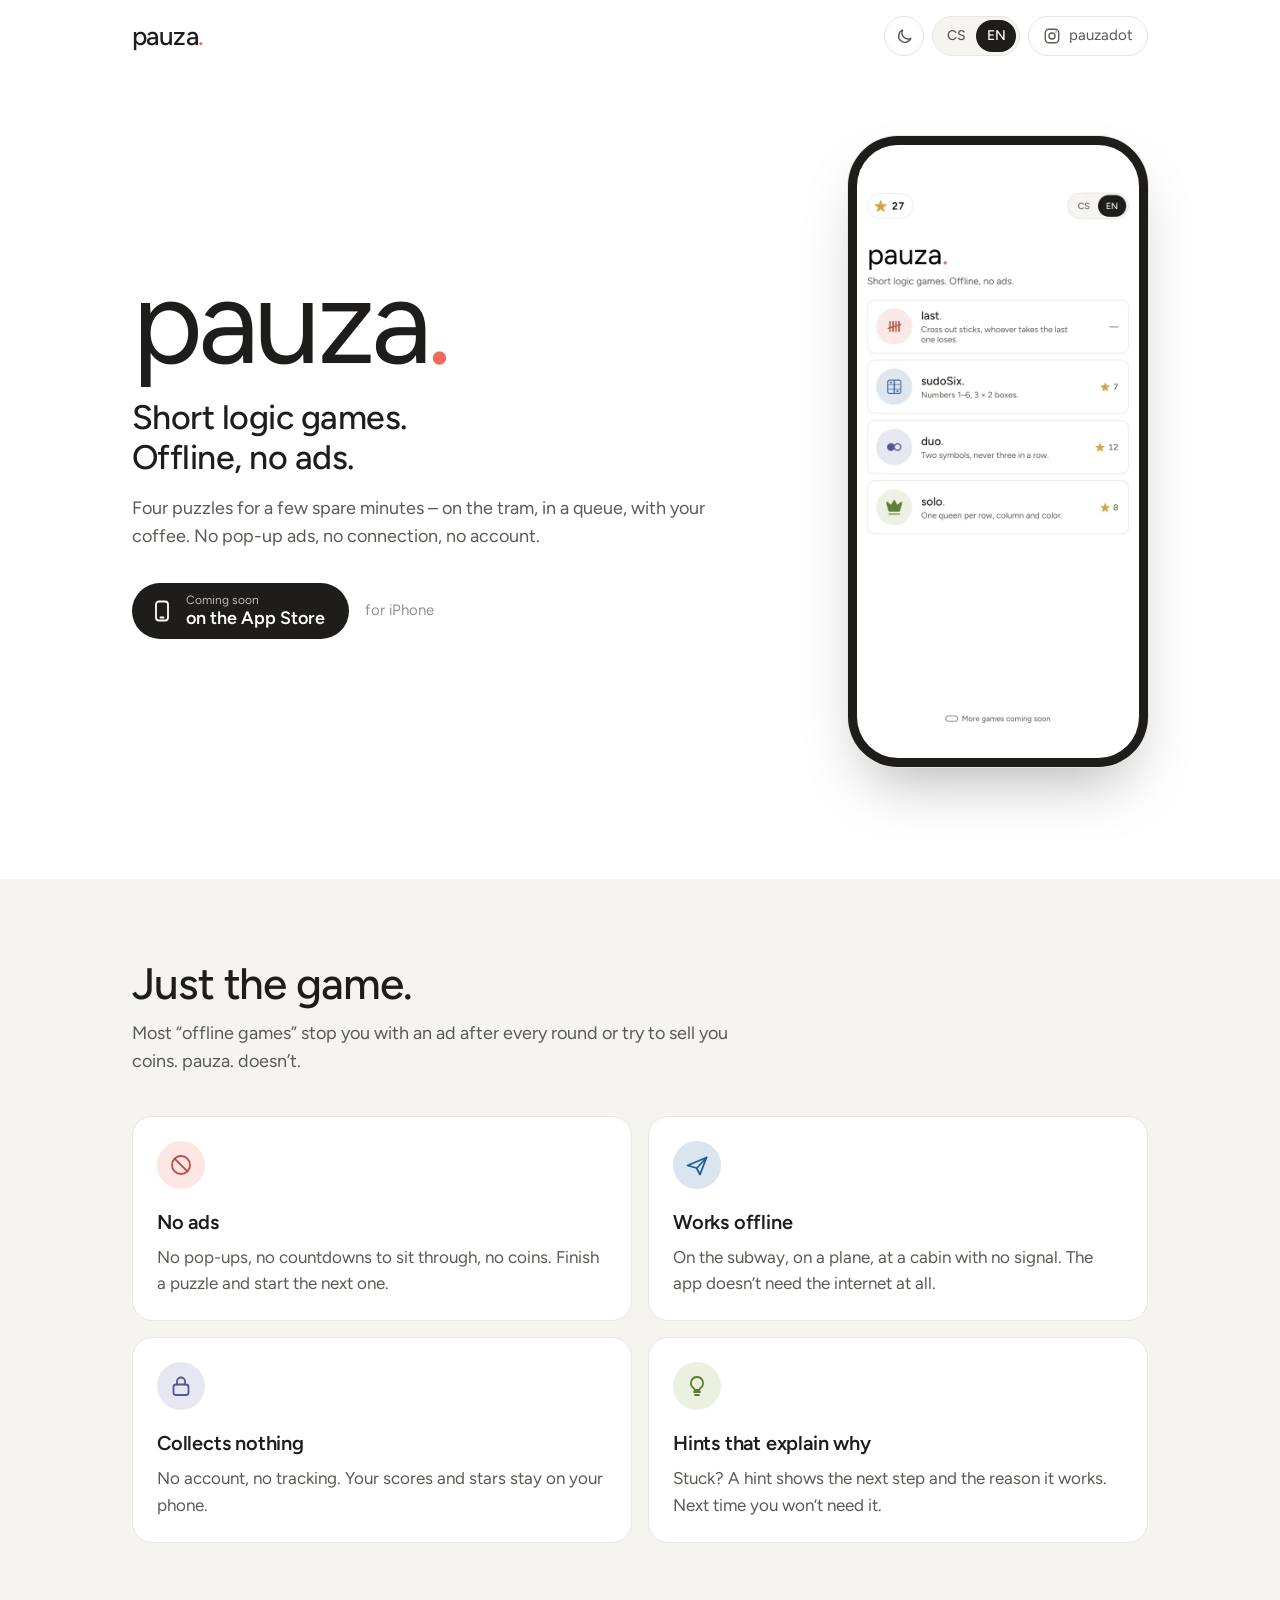
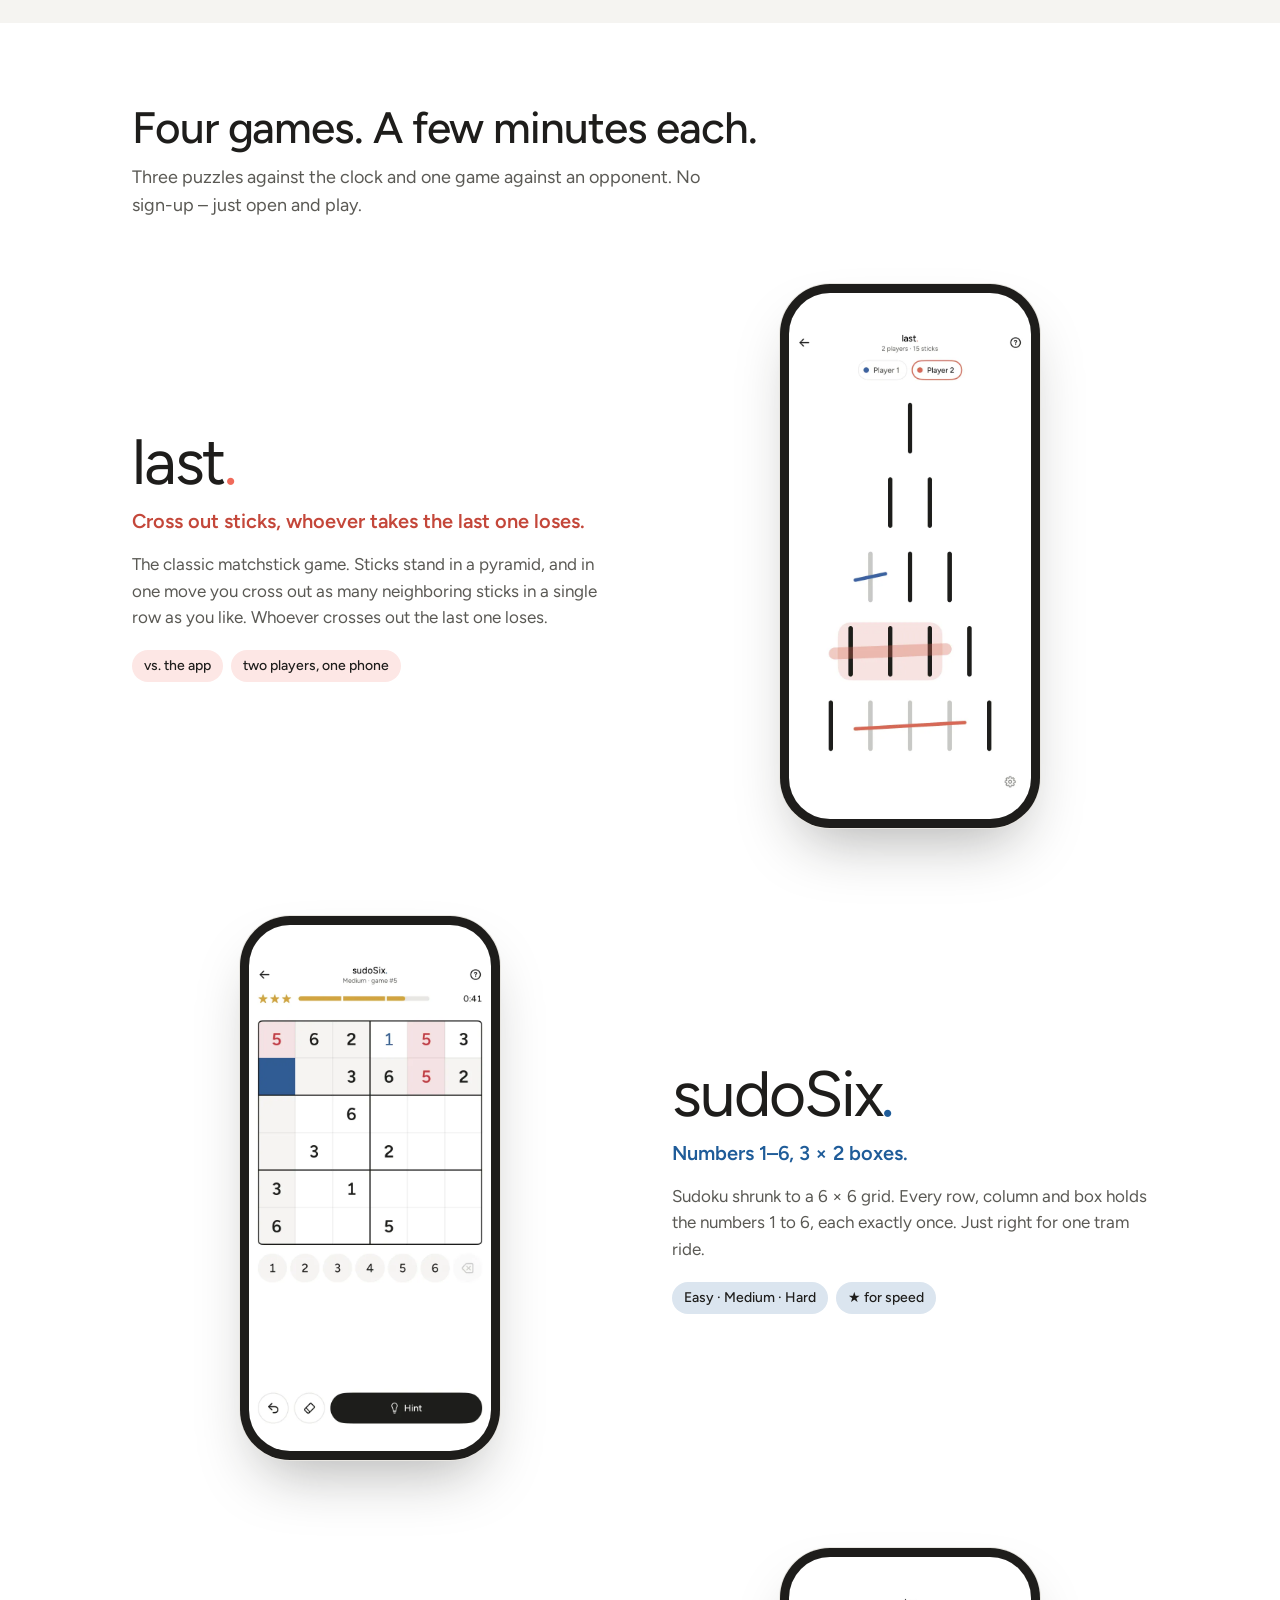
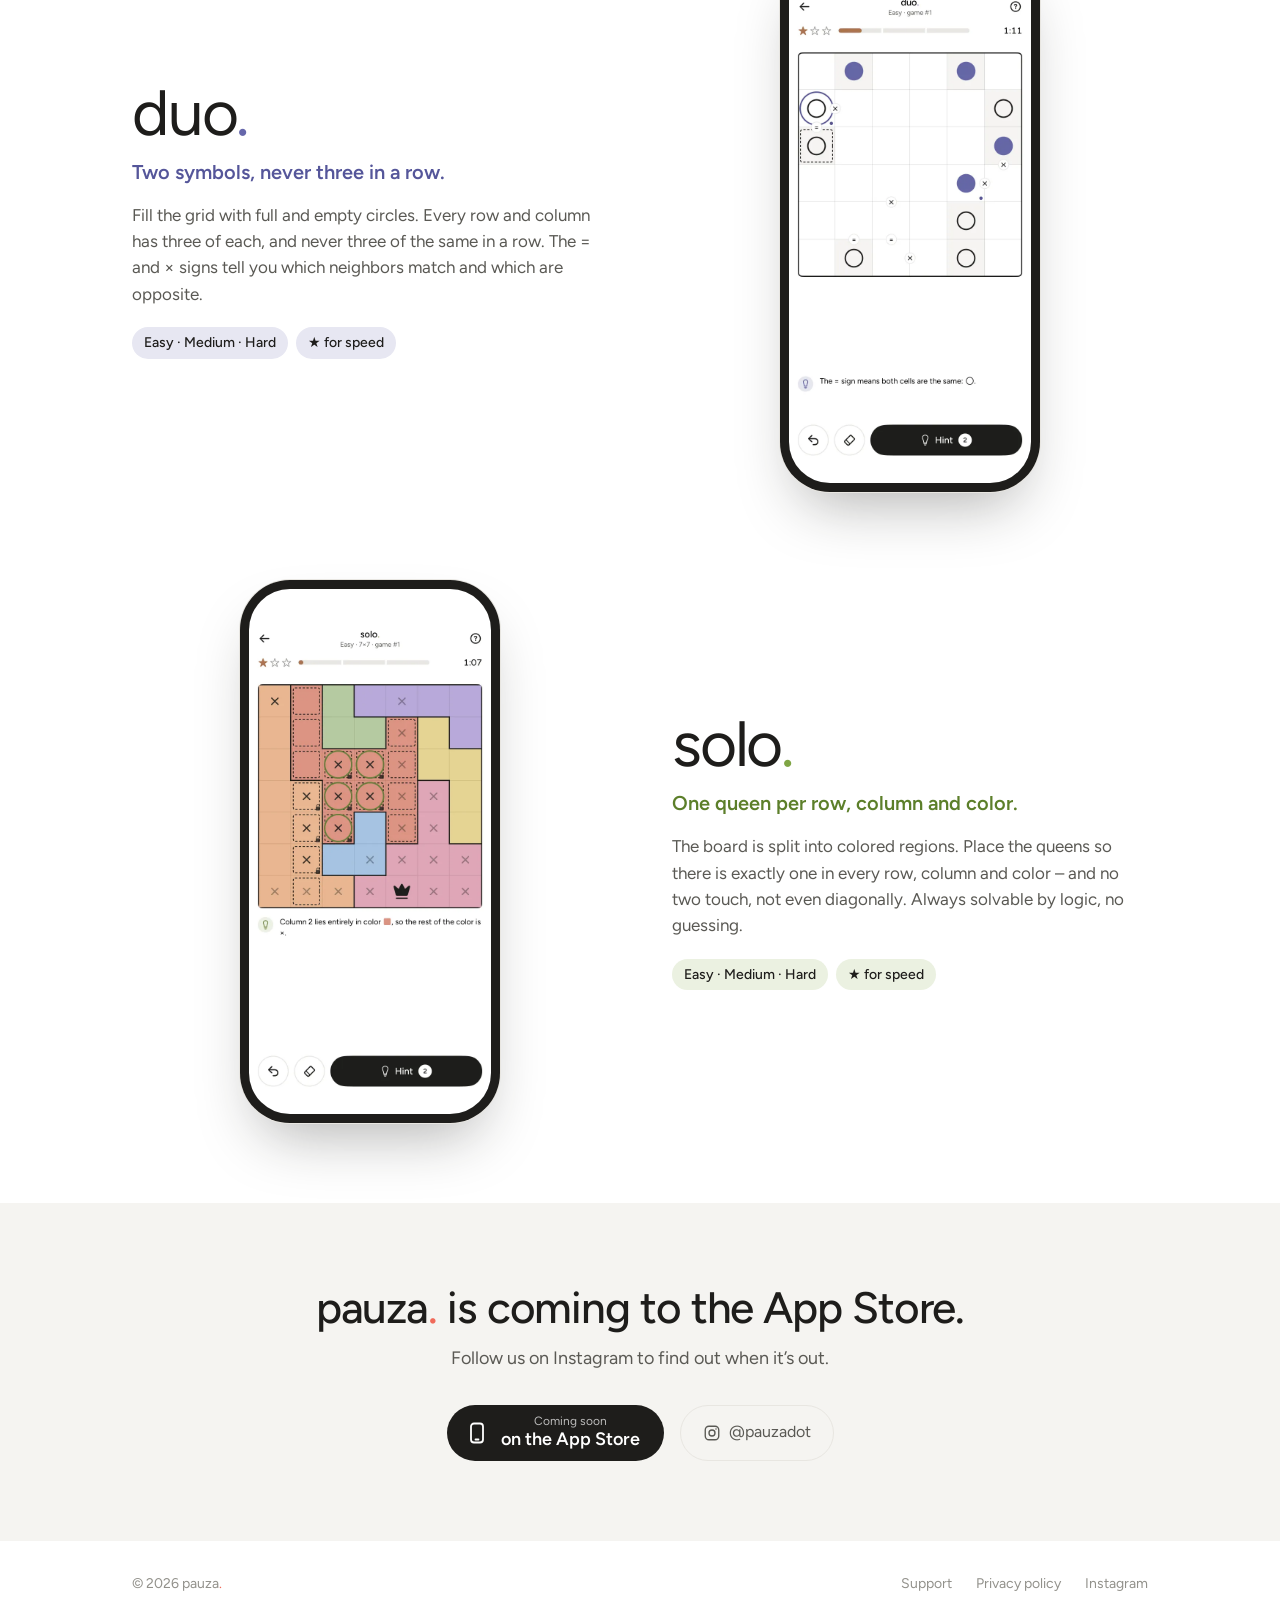
==== commit 39a97fd0: "Aktualizace webu (2026-10-19) Co-Authored-By: Claude Opus 5.5 <noreply@anthropic.com>" ====
--- a/index.html
+++ b/index.html
@@ -4,6 +4,9 @@
   <meta charset="utf-8">
   <meta name="viewport" content="width=device-width, initial-scale=1, viewport-fit=cover">
   <title>pauza. – krátké logické hry offline a bez reklam</title>
+  <meta name="description" content="Čtyři krátké logické hry pro iPhone. Fungují offline, nemají reklamy a nic o tobě nesbírají. Brzy v App Storu.">
+  <meta property="og:title" content="pauza. – krátké logické hry offline a bez reklam">
+  <meta property="og:description" content="Čtyři krátké logické hry pro iPhone. Offline, bez reklam, nic nesbírají. Brzy v App Storu.">
   <!-- Ještě před vykreslením: režim podle uložené volby (jinak systém) a jazyk – při příchodu zvenku
        přesměruje na verzi podle uložené volby, jinak podle jazyka prohlížeče. Vyhledávače se nepřesměrují. -->
   <script>
@@ -24,7 +27,6 @@
       if (lang !== d.lang) location.replace(lang === 'en' ? '/en/' : '/');
     })();
   </script>
-  <meta name="description" content="Čtyři krátké logické hry pro iPhone. Fungují offline, nemají reklamy a nic o tobě nesbírají. Brzy v App Storu.">
   <meta name="color-scheme" content="light dark">
   <meta name="theme-color" content="#ffffff" media="(prefers-color-scheme: light)" data-scheme="light">
   <meta name="theme-color" content="#121211" media="(prefers-color-scheme: dark)" data-scheme="dark">
@@ -42,8 +44,6 @@
   <meta property="og:type" content="website">
   <meta property="og:site_name" content="pauza.">
   <meta property="og:url" content="https://pauzadot.cz/">
-  <meta property="og:title" content="pauza. – krátké logické hry offline a bez reklam">
-  <meta property="og:description" content="Čtyři krátké logické hry pro iPhone. Offline, bez reklam, nic nesbírají. Brzy v App Storu.">
   <meta property="og:image" content="https://pauzadot.cz/img/og-cs.png">
   <meta property="og:image:width" content="1200">
   <meta property="og:image:height" content="630">
@@ -228,7 +228,11 @@
 
 <footer class="wrap foot">
   <span>© 2026 pauza<span class="dot">.</span></span>
-  <a href="https://www.instagram.com/pauzadot/" rel="noopener" target="_blank">Instagram</a>
+  <nav class="links">
+    <a href="/podpora/">Podpora</a>
+    <a href="/soukromi/">Zásady soukromí</a>
+    <a href="https://www.instagram.com/pauzadot/" rel="noopener" target="_blank">Instagram</a>
+  </nav>
 </footer>
 
 </body>
--- a/style.css
+++ b/style.css
@@ -535,9 +535,55 @@
   color: var(--fg-subtle);
   font-size: 14px;
 }
+.foot .links {
+  display: flex;
+  flex-wrap: wrap;
+  gap: 8px 24px;
+}
 .foot a { text-decoration: none; }
 .foot a:hover { color: var(--fg); }
 
+/* ---------- textové stránky (podpora, zásady soukromí) ---------- */
+.doc {
+  max-width: 760px;
+  padding-block: 40px 72px;
+}
+.doc h1 {
+  font-size: clamp(44px, 11vw, 72px);
+  font-weight: 400;
+  line-height: 1;
+  letter-spacing: -0.035em;
+}
+.doc h2 {
+  margin-top: 48px;
+  font-size: clamp(24px, 5.2vw, 30px);
+  font-weight: 500;
+  line-height: 1.2;
+  letter-spacing: -0.015em;
+}
+.doc h3 {
+  margin-top: 28px;
+  font-size: 18px;
+  font-weight: 600;
+}
+.doc p { margin-top: 12px; }
+.doc h3 + p { margin-top: 6px; }
+.doc .meta {
+  margin-top: 16px;
+  color: var(--fg-subtle);
+  font-size: 15px;
+}
+.doc .lead {
+  margin-top: 24px;
+  font-size: 20px;
+  line-height: 1.45;
+}
+.doc .note {
+  margin-top: 48px;
+  color: var(--fg-muted);
+}
+.doc a { text-underline-offset: 3px; }
+
 @media (prefers-reduced-motion: reduce) {
   html { scroll-behavior: auto; }
 }
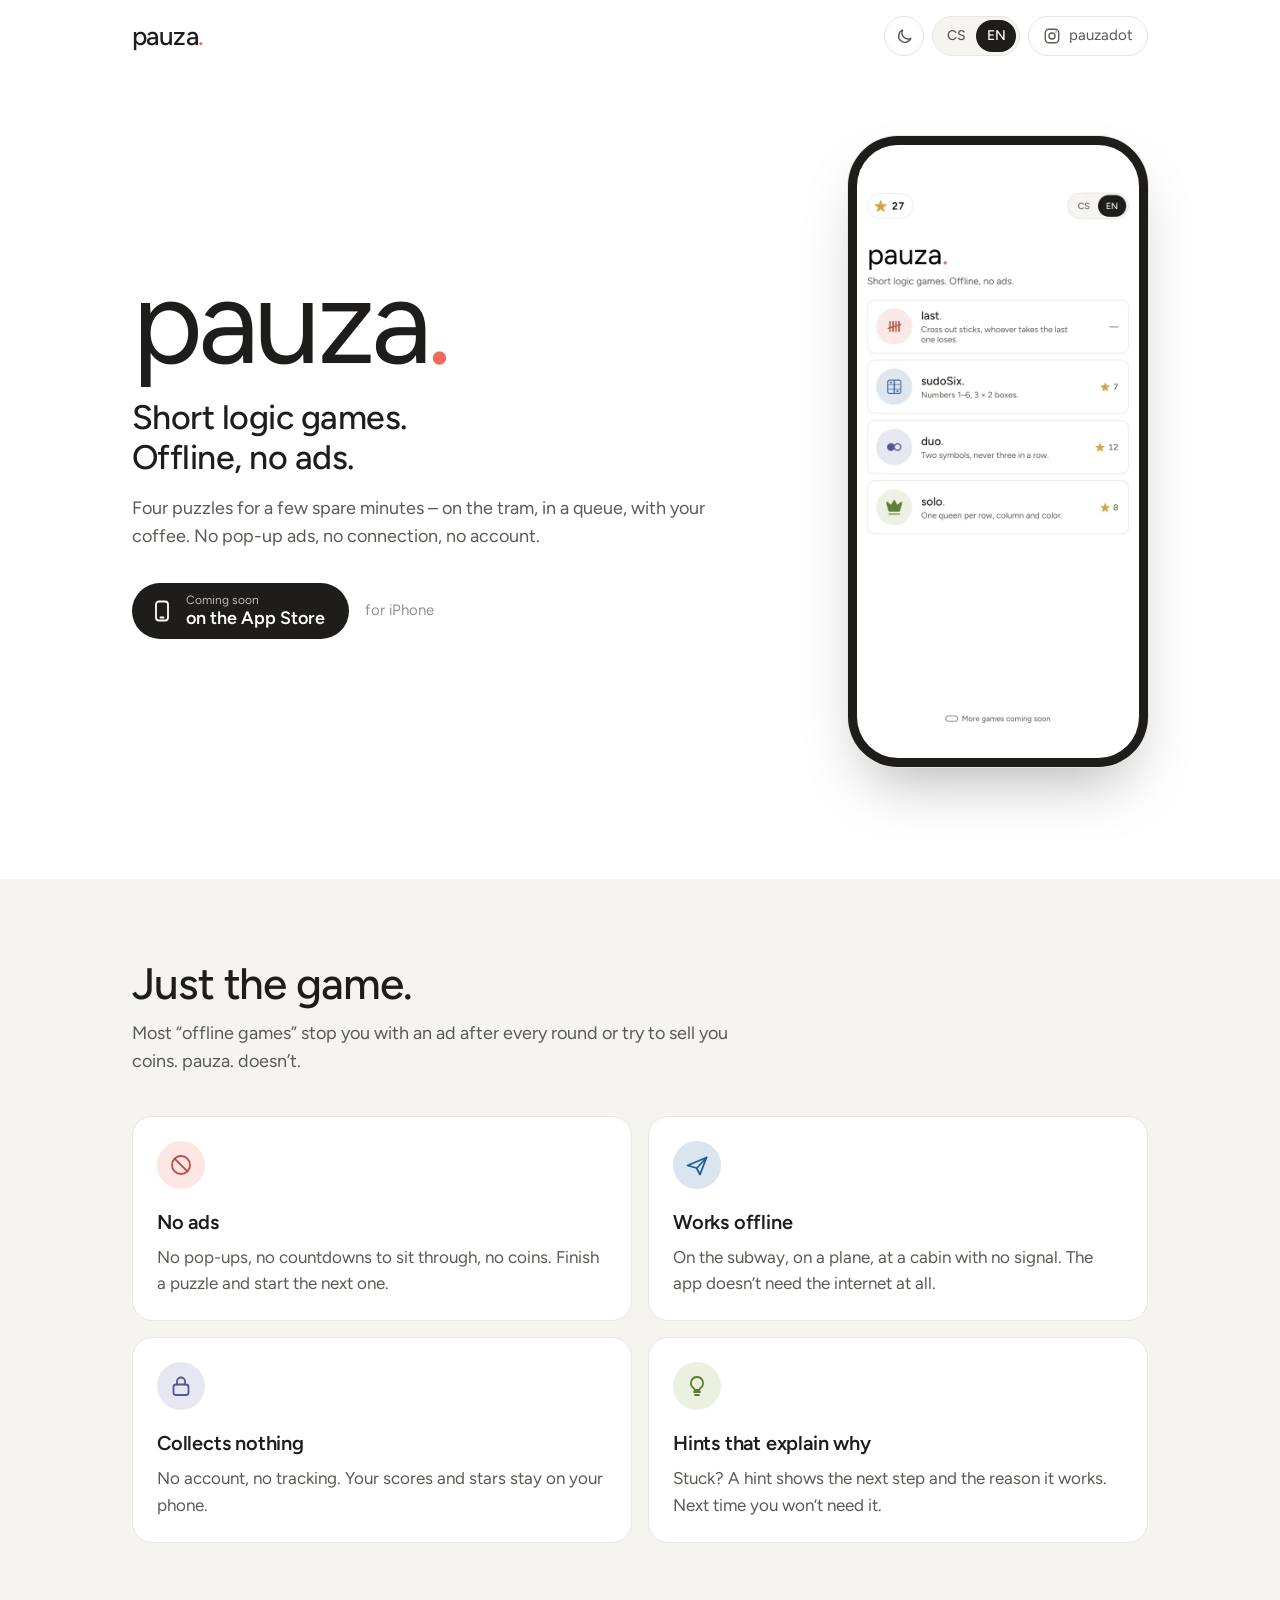
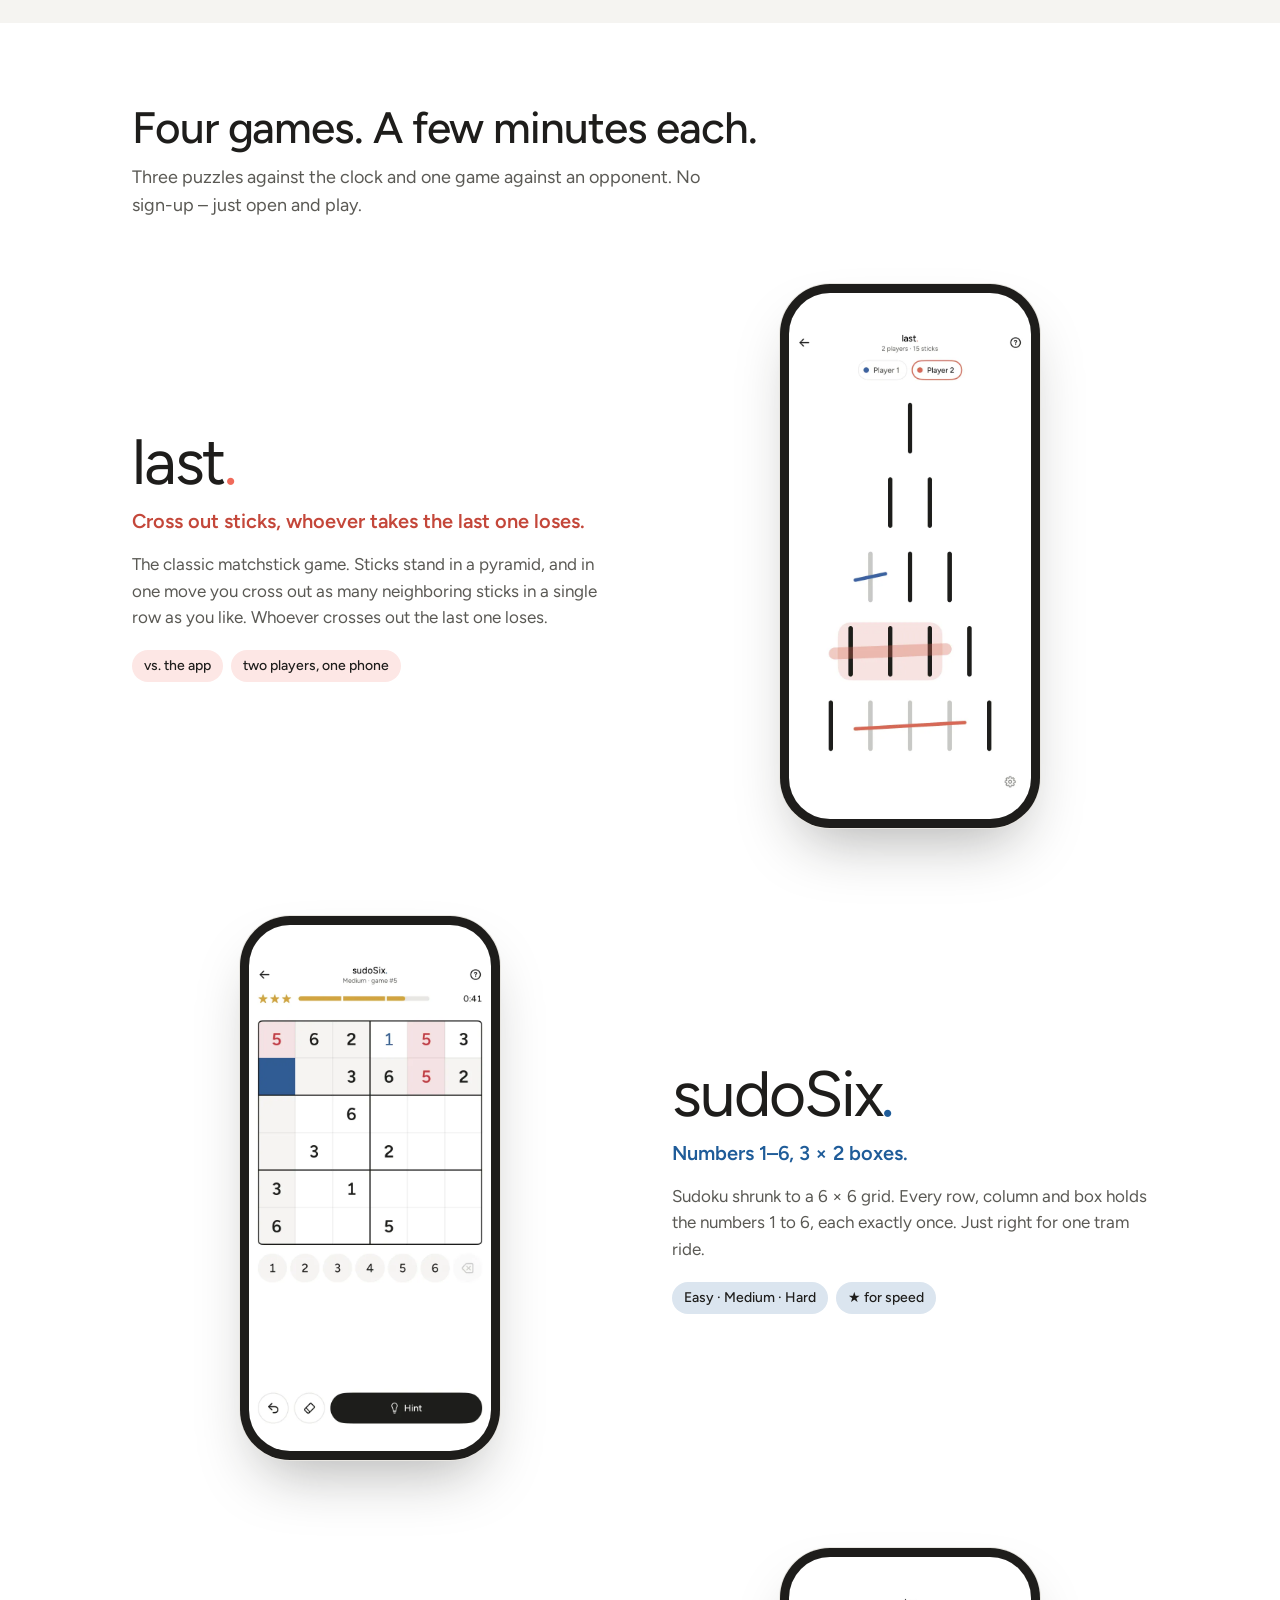
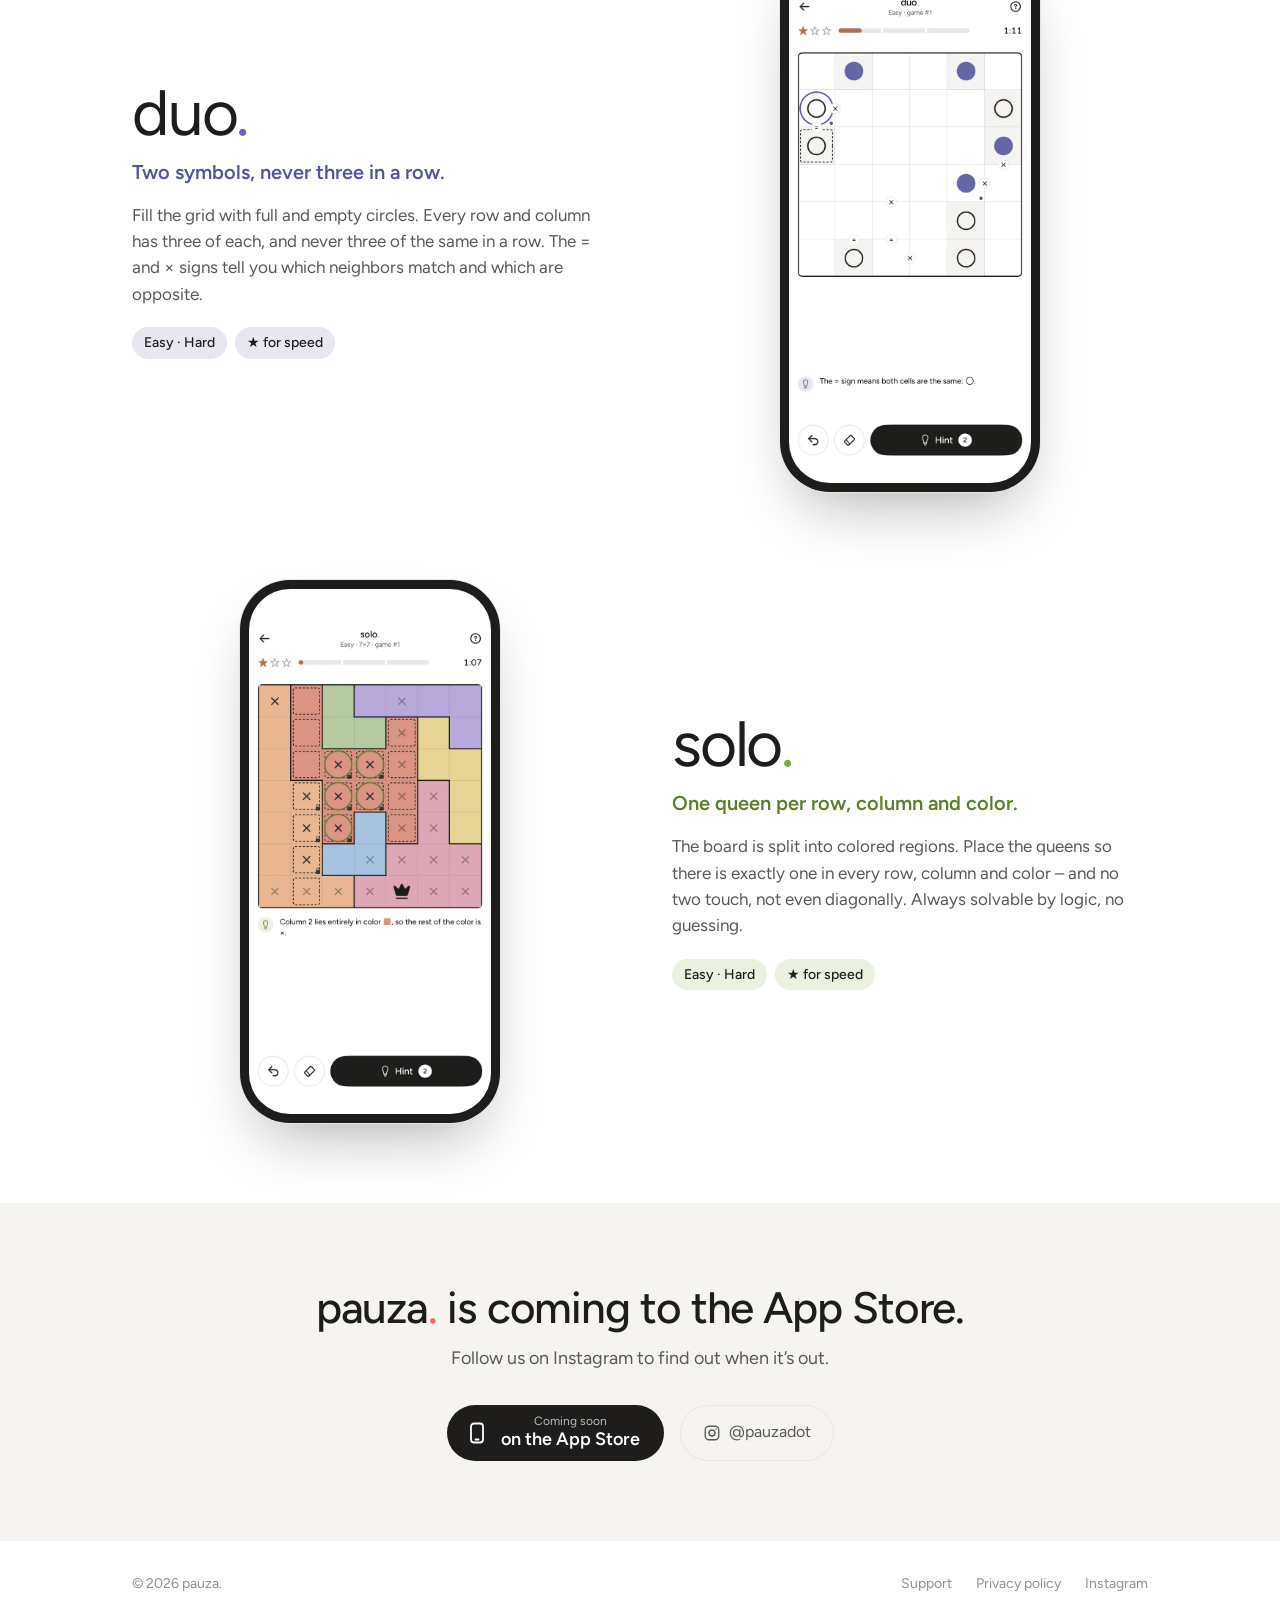
==== commit 2ca8a6e8: "Aktualizace webu (2026-10-20) Co-Authored-By: Claude Opus 5.5 <noreply@anthropic.com>" ====
--- a/index.html
+++ b/index.html
@@ -178,7 +178,7 @@
             <h3>duo<span class="dot">.</span></h3>
             <p class="tag">Dva symboly, žádné tři za sebou.</p>
             <p class="text">Vyplň mřížku plnými a prázdnými kolečky. V každém řádku i sloupci jsou tři od každého a nikde tři stejné za sebou. Značky = a × prozradí, která sousední políčka jsou stejná a která opačná.</p>
-            <ul class="chips"><li>Easy · Medium · Hard</li><li>★ za rychlost</li></ul>
+            <ul class="chips"><li>Easy · Hard</li><li>★ za rychlost</li></ul>
           </div>
           <div class="phone small">
             <picture>
@@ -194,7 +194,7 @@
             <h3>solo<span class="dot">.</span></h3>
             <p class="tag">Jedna královna v řádku, sloupci a barvě.</p>
             <p class="text">Plocha je rozdělená na barevné oblasti. Rozmísti královny tak, aby byla právě jedna v každém řádku, sloupci i barvě – a žádné dvě se nedotýkaly, ani rohem. Vždy se to dá vyřešit logikou, bez hádání.</p>
-            <ul class="chips"><li>Easy · Medium · Hard</li><li>★ za rychlost</li></ul>
+            <ul class="chips"><li>Easy · Hard</li><li>★ za rychlost</li></ul>
           </div>
           <div class="phone small">
             <picture>
--- a/style.css
+++ b/style.css
@@ -33,6 +33,7 @@
   --edge: #1e1d1b; /* obrys hrací plochy a hranice oblastí */
   --hair: rgba(30, 29, 27, 0.12); /* jemné čáry uvnitř plochy */
   --scrim: rgba(20, 20, 18, 0.42);
+  --on-accent: #ffffff; /* text a ikony na barvě hry a na bad (v obou režimech bílá) */
 
   --player-1: #2f64a8;
   --player-2: #e8604c;
@@ -64,6 +65,8 @@
   --q9: #b7becb;
   --q-ink: #1e1d1b;
 
+  --r-chip: 3px;
+  --r-xs: 4px;
   --r-sm: 8px;
   --r-md: 12px;
   --r-capsule: 999px;
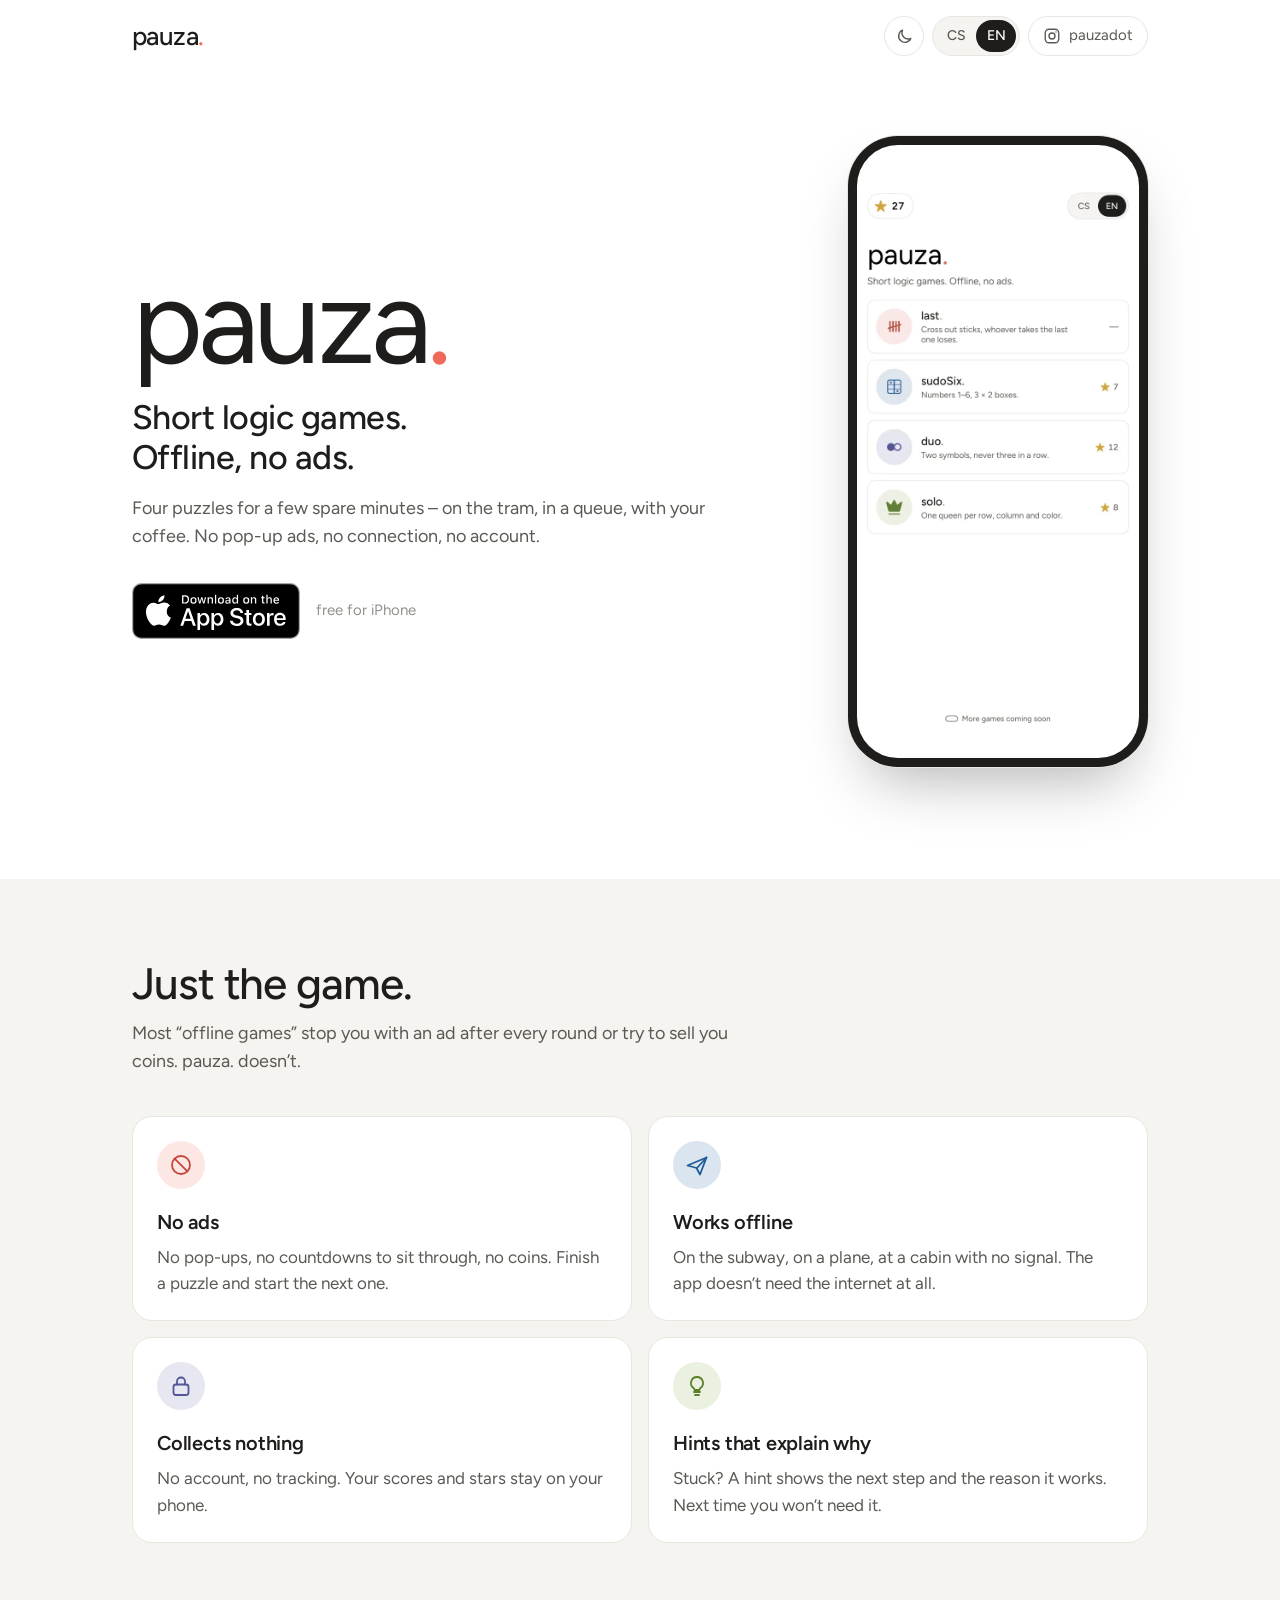
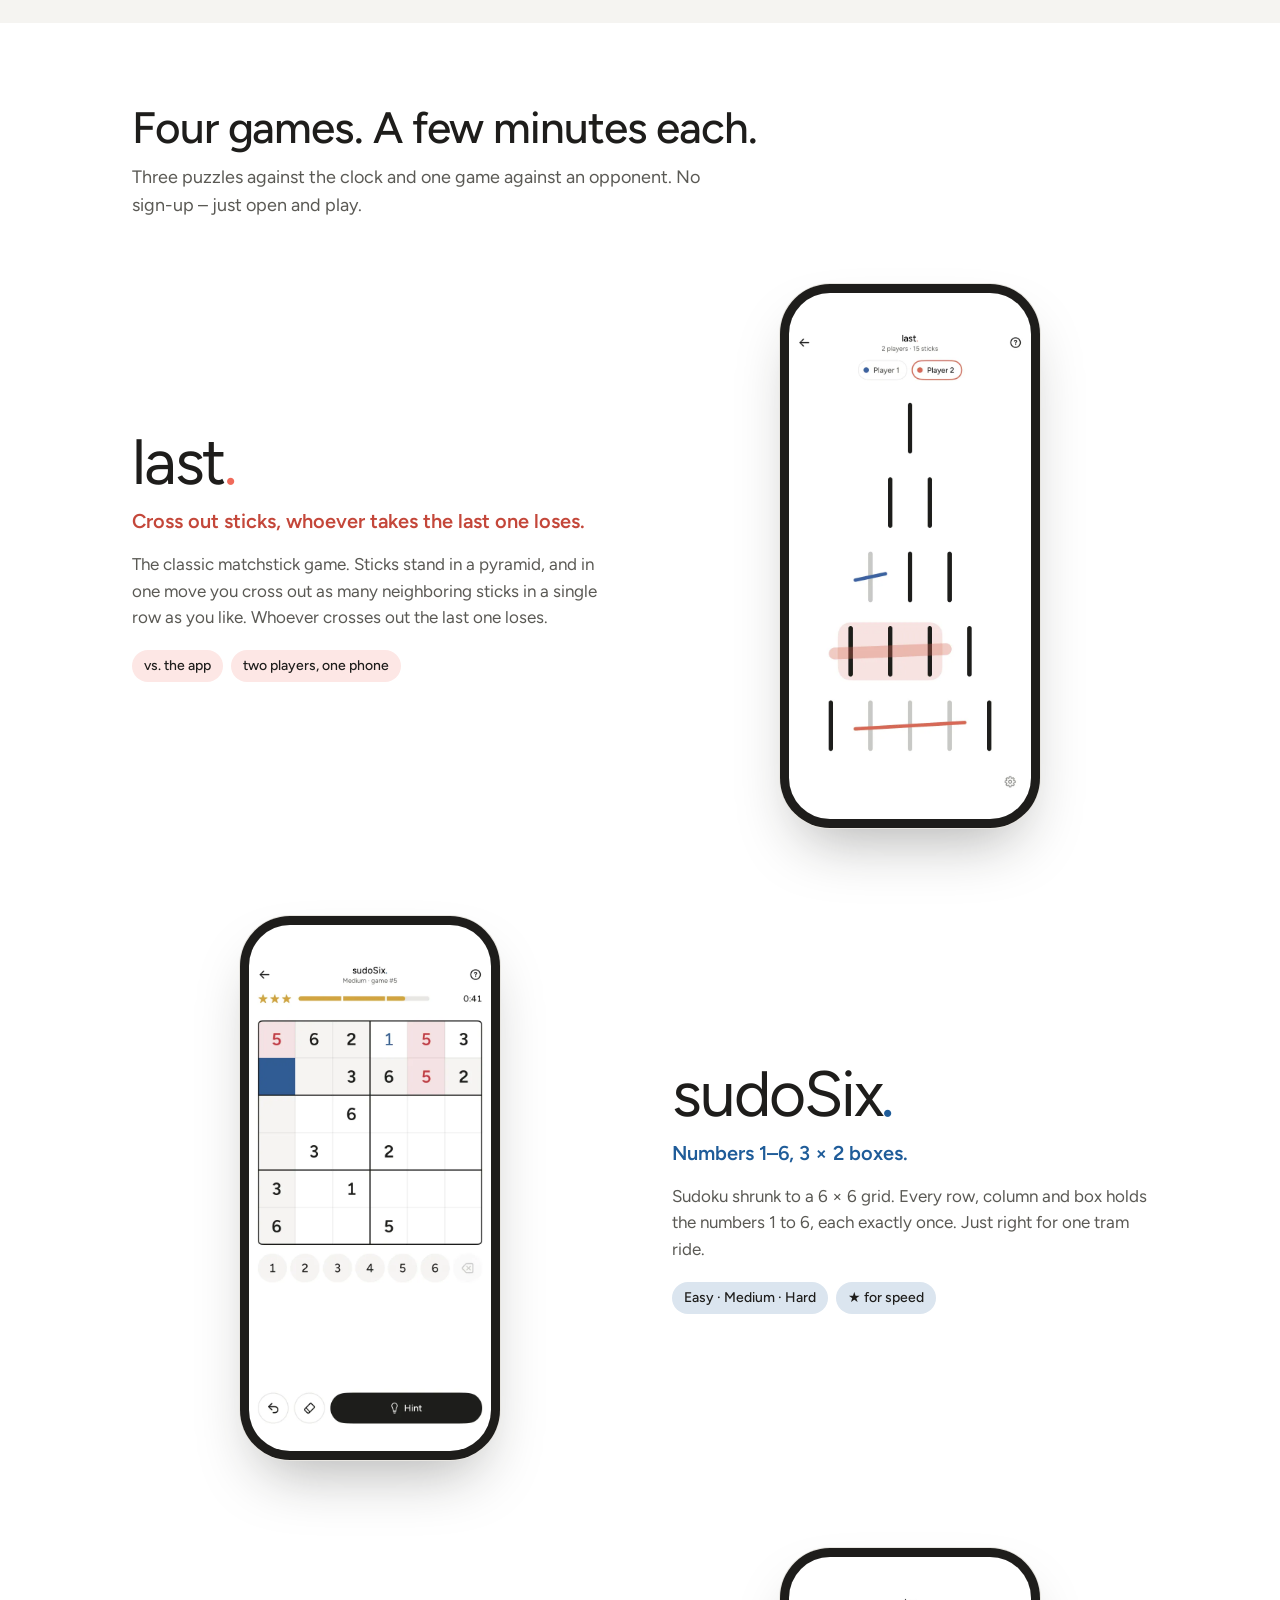
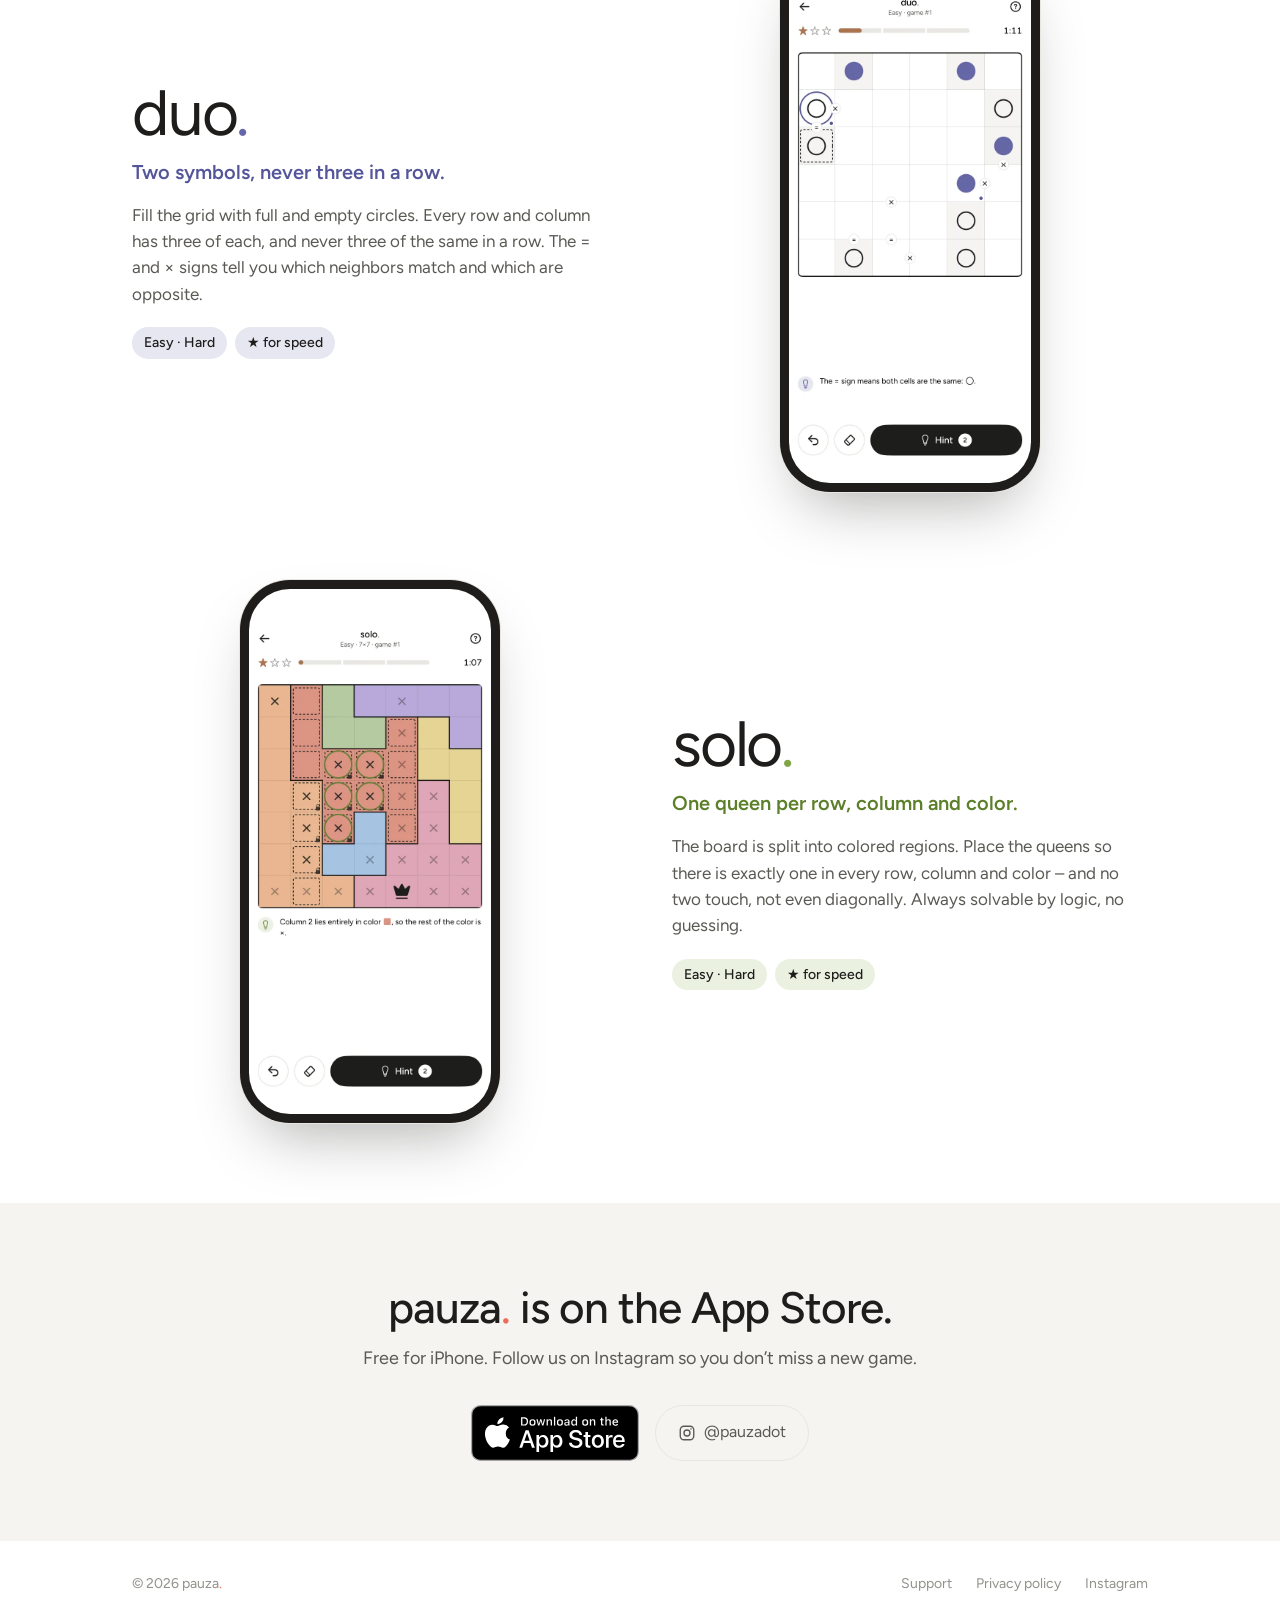
==== commit 3b9604d8: "Aktualizace webu (2026-10-20) Co-Authored-By: Claude Opus 5.5 <noreply@anthropic.com>" ====
--- a/index.html
+++ b/index.html
@@ -4,9 +4,9 @@
   <meta charset="utf-8">
   <meta name="viewport" content="width=device-width, initial-scale=1, viewport-fit=cover">
   <title>pauza. – krátké logické hry offline a bez reklam</title>
-  <meta name="description" content="Čtyři krátké logické hry pro iPhone. Fungují offline, nemají reklamy a nic o tobě nesbírají. Brzy v App Storu.">
+  <meta name="description" content="Čtyři krátké logické hry pro iPhone. Fungují offline, nemají reklamy a Nic o tobě nesbírají. Zdarma v App Storu.">
   <meta property="og:title" content="pauza. – krátké logické hry offline a bez reklam">
-  <meta property="og:description" content="Čtyři krátké logické hry pro iPhone. Offline, bez reklam, nic nesbírají. Brzy v App Storu.">
+  <meta property="og:description" content="Čtyři krátké logické hry pro iPhone. Offline, bez reklam, nic nesbírají. Zdarma v App Storu.">
   <!-- Ještě před vykreslením: režim podle uložené volby (jinak systém) a jazyk – při příchodu zvenku
        přesměruje na verzi podle uložené volby, jinak podle jazyka prohlížeče. Vyhledávače se nepřesměrují. -->
   <script>
@@ -30,6 +30,8 @@
   <meta name="color-scheme" content="light dark">
   <meta name="theme-color" content="#ffffff" media="(prefers-color-scheme: light)" data-scheme="light">
   <meta name="theme-color" content="#121211" media="(prefers-color-scheme: dark)" data-scheme="dark">
+  <!-- Smart App Banner: Safari na iPhonu nabídne stažení appky (Apple ID z App Store Connect) -->
+  <meta name="apple-itunes-app" content="app-id=6824806670">
   <link rel="canonical" href="https://pauzadot.cz/">
   <link rel="alternate" hreflang="cs" href="https://pauzadot.cz/">
   <link rel="alternate" hreflang="en" href="https://pauzadot.cz/en/">
@@ -90,11 +92,10 @@
       <p class="claim">Krátké logické hry.<br>Offline a bez reklam.</p>
       <p class="lead">Čtyři hádanky na pár minut – do tramvaje, do fronty, ke kafi. Bez vyskakovacích reklam, bez připojení, bez účtu.</p>
       <div class="cta">
-        <a class="store" aria-disabled="true" role="link">
-          <svg viewBox="0 0 24 24" fill="none" stroke="currentColor" stroke-width="1.8" stroke-linecap="round" aria-hidden="true"><rect x="6" y="2.5" width="12" height="19" rx="3"/><path d="M10.5 18.5h3"/></svg>
-          <span><small>Již brzy</small><strong>v App Storu</strong></span>
+        <a class="badge" href="https://apps.apple.com/app/id6824806670">
+          <img src="/img/app-store-cs.svg" width="168" height="56" alt="Stáhnout v App Store">
         </a>
-        <span class="soon"><span>pro iPhone</span></span>
+        <span class="soon"><span>zdarma pro iPhone</span></span>
       </div>
     </div>
     <div class="phone">
@@ -210,12 +211,11 @@
 
   <section class="section soft end">
     <div class="wrap">
-      <h2>pauza<span class="dot">.</span> míří do App Storu.</h2>
-      <p class="sub">Sleduj nás na Instagramu a dozvíš se, až vyjde.</p>
+      <h2>pauza<span class="dot">.</span> je v App Storu.</h2>
+      <p class="sub">Zdarma pro iPhone. Sleduj nás na Instagramu, ať ti neuteče nová hra.</p>
       <div class="cta">
-        <a class="store" aria-disabled="true" role="link">
-          <svg viewBox="0 0 24 24" fill="none" stroke="currentColor" stroke-width="1.8" stroke-linecap="round" aria-hidden="true"><rect x="6" y="2.5" width="12" height="19" rx="3"/><path d="M10.5 18.5h3"/></svg>
-          <span><small>Již brzy</small><strong>v App Storu</strong></span>
+        <a class="badge" href="https://apps.apple.com/app/id6824806670">
+          <img src="/img/app-store-cs.svg" width="168" height="56" alt="Stáhnout v App Store">
         </a>
         <a class="ig" href="https://www.instagram.com/pauzadot/" rel="me noopener" target="_blank">
           <svg viewBox="0 0 24 24" fill="none" stroke="currentColor" stroke-width="1.8" aria-hidden="true"><rect x="3" y="3" width="18" height="18" rx="5"/><circle cx="12" cy="12" r="4"/><circle cx="17.3" cy="6.7" r="1" fill="currentColor" stroke="none"/></svg>
--- a/style.css
+++ b/style.css
@@ -373,7 +373,12 @@
   margin-top: 32px;
 }
 
-/* tlačítko obchodu – zatím „brzy“; po vydání nahradit oficiálním odznakem App Store */
+/* oficiální odznak App Storu (Apple Marketing Tools) – neupravovat, jen velikost; výška ≥ 40 px */
+.badge { display: inline-block; line-height: 0; border-radius: 9px; }
+.badge img { display: block; height: 56px; width: auto; }
+.badge:focus-visible { outline: 2px solid var(--fg); outline-offset: 3px; }
+
+/* tlačítko (404 → „Na úvod“) */
 .store {
   display: inline-flex;
   align-items: center;
